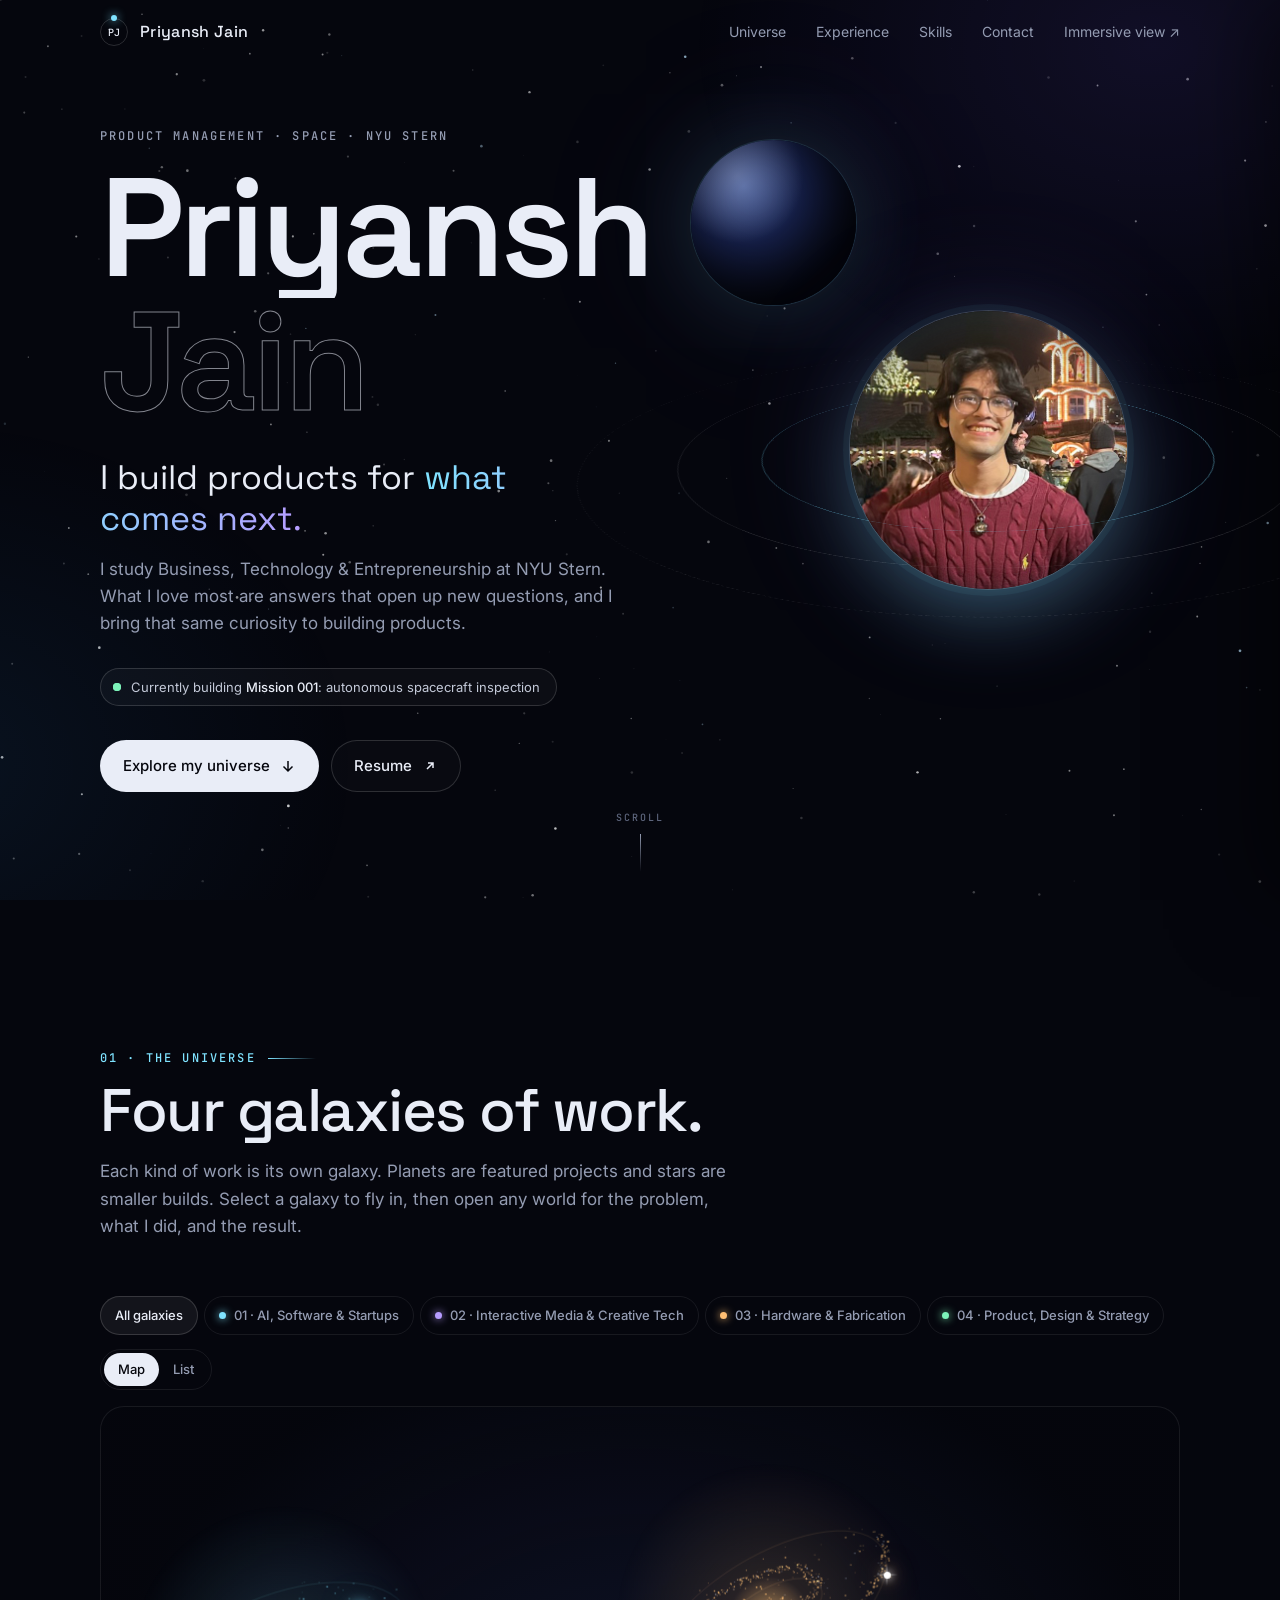
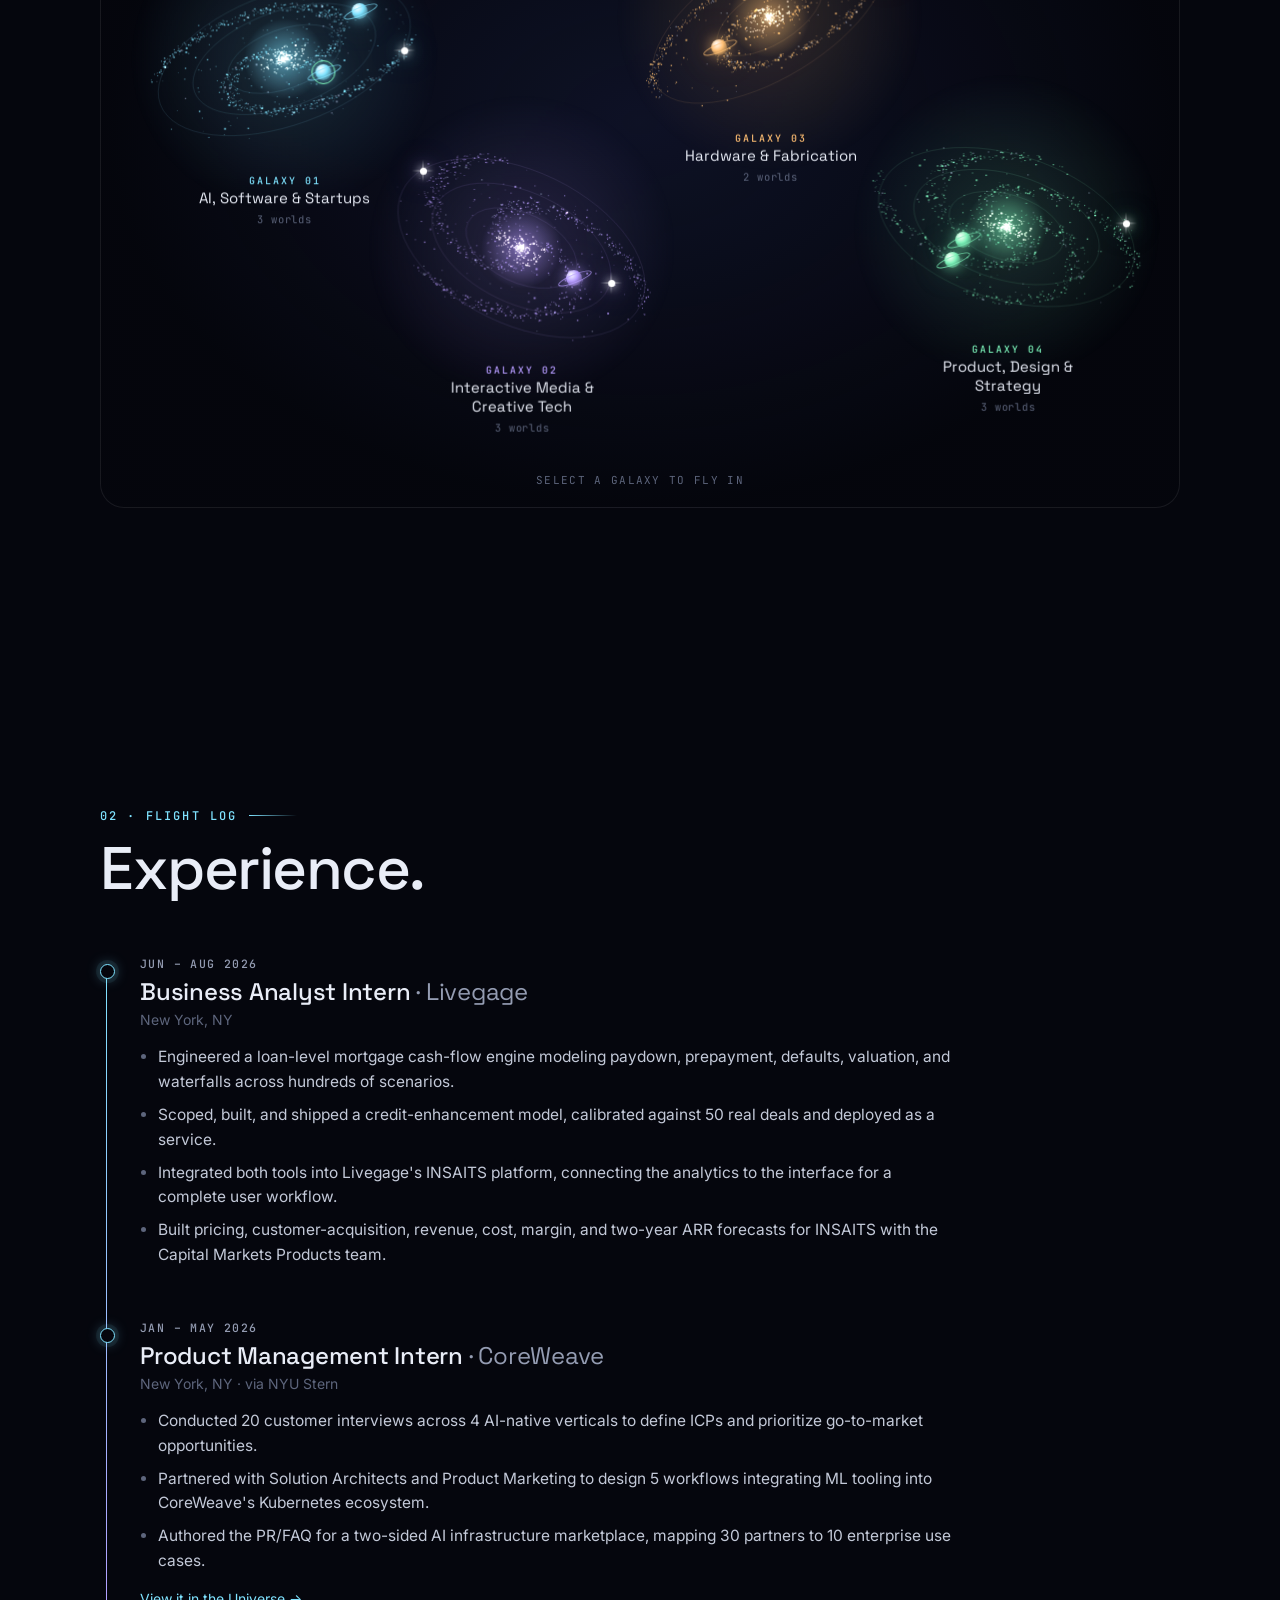
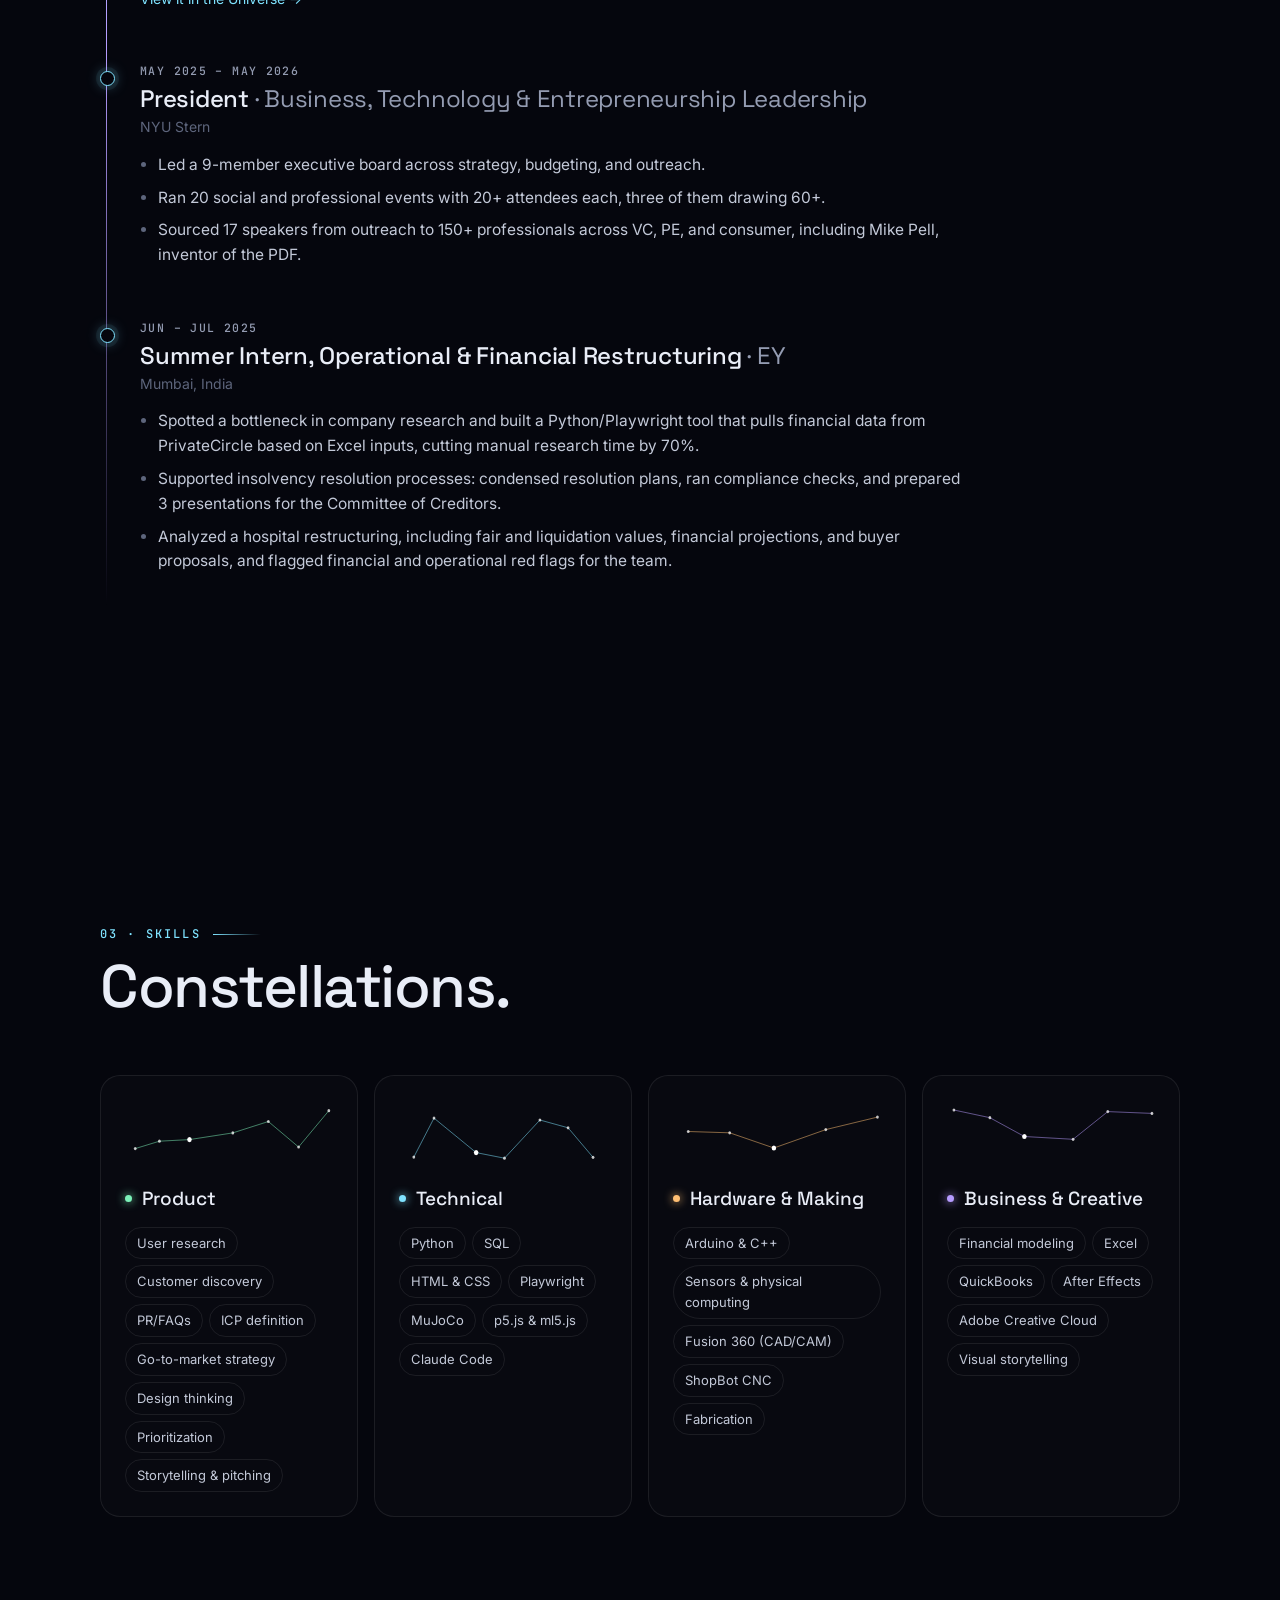
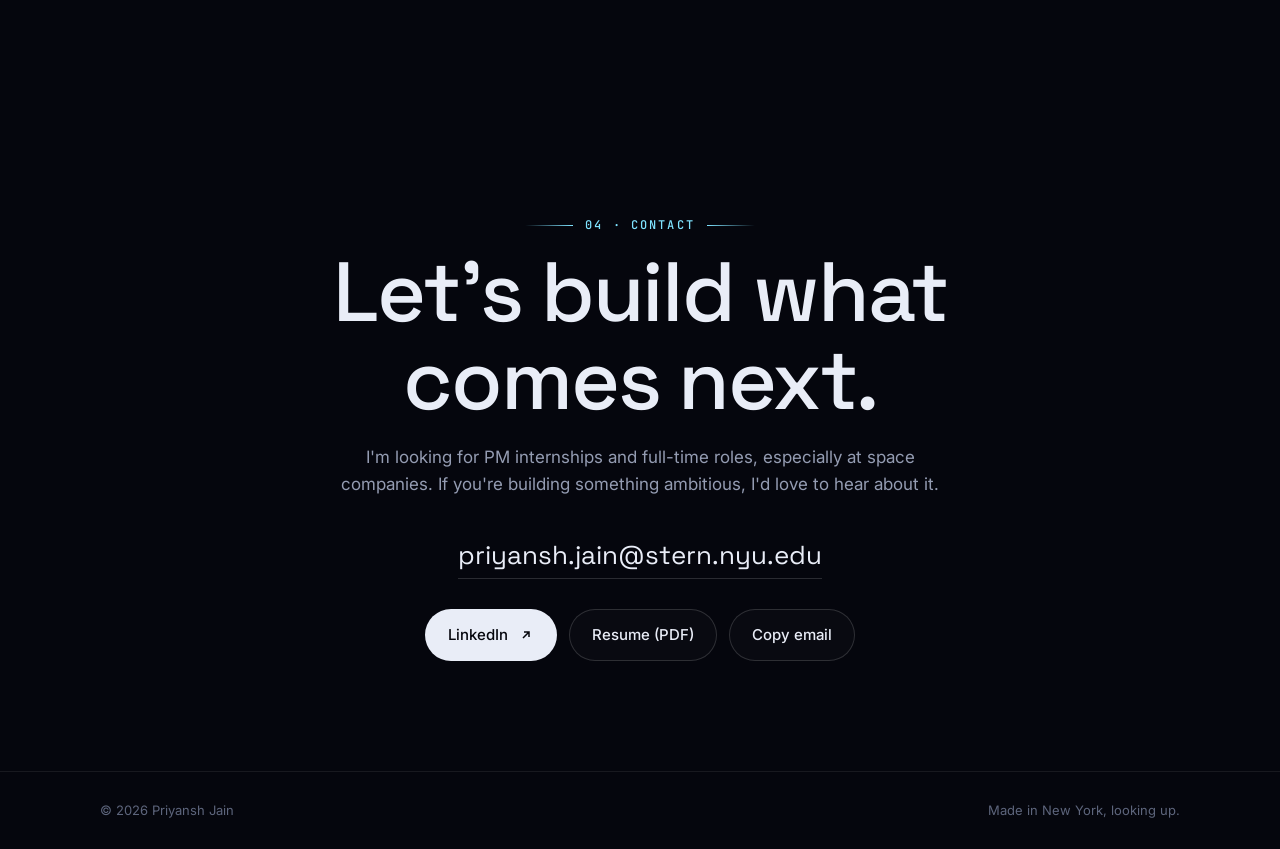
==== classic.html @ 9d584b7b "Immersive universe: intro warp, home station, pannable realistic sky, anatomy figures Adds the explo" ====
<!doctype html>
<html lang="en">
<head>
<meta charset="utf-8">
<meta name="viewport" content="width=device-width, initial-scale=1, viewport-fit=cover">
<title>Priyansh Jain · Classic view</title>
<meta name="description" content="Priyansh Jain builds products for what comes next. NYU Stern student working across product management, hands-on hardware, and the space industry.">
<meta property="og:title" content="Priyansh Jain · Product & Space">
<meta property="og:description" content="I build products for what comes next.">
<meta property="og:type" content="website">
<meta name="theme-color" content="#05060d">
<link rel="icon" href="data:image/svg+xml,%3Csvg xmlns='http://www.w3.org/2000/svg' viewBox='0 0 64 64'%3E%3Ccircle cx='32' cy='32' r='14' fill='%237fe3ff'/%3E%3Cellipse cx='32' cy='32' rx='28' ry='9' fill='none' stroke='%23b69cff' stroke-width='3' transform='rotate(-20 32 32)'/%3E%3C/svg%3E">
<link rel="preconnect" href="https://fonts.googleapis.com">
<link rel="preconnect" href="https://fonts.gstatic.com" crossorigin>
<link href="https://fonts.googleapis.com/css2?family=Inter:wght@300;400;500;600&family=JetBrains+Mono:wght@400;500&family=Space+Grotesk:wght@400;500;600&display=swap" rel="stylesheet">
<style>
:root{
  --bg:#05060d; --ink:#e9edf7; --ink-2:#c3c9d8; --muted:#949cb2; --dim:#5d657c;
  --line:rgba(255,255,255,.08); --line-2:rgba(255,255,255,.15);
  --cyan:#7fe3ff; --violet:#b69cff; --amber:#ffbf73; --mint:#7cf2b9;
  --display:'Space Grotesk',system-ui,sans-serif; --body:'Inter',system-ui,sans-serif; --mono:'JetBrains Mono',ui-monospace,monospace;
  --ease:cubic-bezier(.22,.61,.36,1);
  --gutter:clamp(16px,4vw,40px); --maxw:1160px;
  color-scheme:dark;
}
*{box-sizing:border-box;margin:0;padding:0}
html{scroll-behavior:smooth;-webkit-text-size-adjust:100%}
body{background:var(--bg);color:var(--ink);font-family:var(--body);font-size:16px;line-height:1.6;overflow-x:hidden;-webkit-font-smoothing:antialiased}
img{display:block;max-width:100%}
a{color:inherit}
button{font:inherit;color:inherit}
::selection{background:rgba(127,227,255,.3)}
:focus-visible{outline:2px solid var(--cyan);outline-offset:3px;border-radius:8px}
.sr{position:absolute;width:1px;height:1px;overflow:hidden;clip:rect(0 0 0 0);white-space:nowrap}

#sky{position:fixed;inset:0;width:100%;height:100%;z-index:0;pointer-events:none}
.nebula{position:fixed;inset:0;z-index:0;pointer-events:none;
  background:radial-gradient(60vw 45vw at 90% 5%,rgba(120,90,255,.11),transparent 60%),
             radial-gradient(55vw 45vw at -5% 85%,rgba(60,170,255,.08),transparent 60%)}
header,main,footer{position:relative;z-index:1}
.wrap{max-width:var(--maxw);margin:0 auto;padding:0 var(--gutter)}

/* ---------- nav ---------- */
.nav{position:fixed;top:0;left:0;right:0;z-index:60;border-bottom:1px solid transparent;transition:background .4s,border-color .4s}
.nav.scrolled{background:rgba(5,6,13,.72);-webkit-backdrop-filter:blur(14px);backdrop-filter:blur(14px);border-color:var(--line)}
.nav .wrap{display:flex;align-items:center;justify-content:space-between;height:64px}
.logo{display:flex;align-items:center;gap:12px;text-decoration:none;font-family:var(--display);font-weight:500;letter-spacing:.02em}
.logo-mark{position:relative;width:28px;height:28px;border-radius:50%;border:1px solid var(--line-2);display:grid;place-items:center;font:500 10px var(--mono);letter-spacing:.05em}
.logo-mark i{position:absolute;inset:-1px;border-radius:50%;animation:spin 7s linear infinite}
.logo-mark i::before{content:"";position:absolute;top:-3px;left:50%;margin-left:-3px;width:6px;height:6px;border-radius:50%;background:var(--cyan);box-shadow:0 0 10px var(--cyan)}
.nav-links{display:flex;gap:30px;list-style:none}
.nav-links a{text-decoration:none;font-size:14px;color:var(--muted);position:relative;transition:color .3s}
.nav-links a::after{content:"";position:absolute;left:0;bottom:-6px;height:1px;width:100%;background:var(--cyan);transform:scaleX(0);transform-origin:left;transition:transform .4s var(--ease)}
.nav-links a:hover{color:var(--ink)} .nav-links a:hover::after{transform:scaleX(1)}
.menu-btn{display:none;background:none;border:1px solid var(--line-2);border-radius:999px;width:42px;height:42px;cursor:pointer;position:relative}
.menu-btn span{position:absolute;left:13px;right:13px;height:1px;background:var(--ink);transition:transform .35s var(--ease),top .35s var(--ease)}
.menu-btn span:nth-child(1){top:17px} .menu-btn span:nth-child(2){top:24px}
.nav.open .menu-btn span:nth-child(1){top:20px;transform:rotate(45deg)} .nav.open .menu-btn span:nth-child(2){top:20px;transform:rotate(-45deg)}

/* ---------- hero ---------- */
.hero{min-height:100vh;min-height:100svh;display:flex;align-items:center;padding:110px 0 90px;position:relative;overflow:hidden}
.hero .wrap{position:relative;width:100%}
.eyebrow{font:500 12px var(--mono);letter-spacing:.18em;text-transform:uppercase;color:var(--muted)}
.hero h1{font-family:var(--display);font-weight:600;font-size:clamp(56px,11vw,140px);line-height:.92;letter-spacing:-.035em;margin:20px 0 26px}
.hero h1 .ln{display:block;overflow:hidden;padding-bottom:.04em}
.hero h1 .ln span{display:inline-block;transform:translateY(110%);animation:rise 1.2s var(--ease) forwards}
.hero h1 .ln:nth-child(2) span{animation-delay:.12s;color:transparent;-webkit-text-stroke:1px rgba(233,237,247,.55)}
.tagline{font-family:var(--display);font-size:clamp(22px,3vw,34px);line-height:1.2;font-weight:400;max-width:20ch}
.tagline em{font-style:normal;background:linear-gradient(90deg,var(--cyan),var(--violet));-webkit-background-clip:text;background-clip:text;color:transparent}
.hero-sub{color:var(--muted);max-width:50ch;margin-top:16px;font-size:17px}
.status{display:inline-flex;align-items:center;gap:10px;margin-top:30px;padding:8px 16px 8px 12px;border:1px solid var(--line-2);border-radius:999px;background:rgba(255,255,255,.03);font-size:13px;color:var(--ink-2);text-decoration:none;transition:border-color .3s,background .3s}
.status:hover{border-color:rgba(127,227,255,.5);background:rgba(127,227,255,.06)}
.status b{font-weight:500;color:var(--ink)}
.pulse{position:relative;width:8px;height:8px;border-radius:50%;background:var(--mint);flex:none}
.pulse::after{content:"";position:absolute;inset:0;border-radius:50%;background:var(--mint);animation:ping 2s var(--ease) infinite}
.cta-row{display:flex;flex-wrap:wrap;gap:12px;margin-top:34px}
.btn{display:inline-flex;align-items:center;gap:10px;padding:13px 22px;border-radius:999px;font-size:15px;font-weight:500;text-decoration:none;cursor:pointer;border:1px solid transparent;transition:transform .35s var(--ease),background .3s,border-color .3s,box-shadow .3s}
.btn:hover{transform:translateY(-2px)}
.btn-primary{background:var(--ink);color:#05060d}
.btn-primary:hover{box-shadow:0 10px 40px -10px rgba(127,227,255,.6)}
.btn-ghost{border-color:var(--line-2);background:rgba(255,255,255,.02)}
.btn-ghost:hover{border-color:rgba(255,255,255,.35)}
.btn svg{width:16px;height:16px}
.fade-in{opacity:0;transform:translateY(16px);animation:fadeUp 1s var(--ease) forwards}

.hero-art{position:absolute;right:-3vw;top:50%;width:min(54vw,660px);aspect-ratio:1;transform:translateY(-50%);pointer-events:none;perspective:1400px;opacity:0;animation:fade 2.4s .5s var(--ease) forwards}
.ha-planet{position:absolute;top:3%;left:5%;width:25%;aspect-ratio:1;border-radius:50%;
  background:radial-gradient(circle at 32% 28%,#3e5596 0%,#16204a 36%,#080b1a 72%);
  box-shadow:inset -20px -26px 60px rgba(0,0,0,.75),0 0 0 1px rgba(127,227,255,.12),0 0 90px rgba(127,227,255,.16),0 0 200px rgba(150,120,255,.12)}
.ha-planet::after{content:"";position:absolute;inset:0;border-radius:50%;background:radial-gradient(circle at 28% 22%,rgba(255,255,255,.22),transparent 38%)}
.ha-back,.ha-front{position:absolute;inset:0;perspective:1400px}
/* front copy of the rings shows only the near (lower) half, so orbits pass behind the head at the top and in front at the bottom */
.ha-front{clip-path:polygon(0 66.2%,100% 33.8%,100% 100%,0 100%)}
.ha-rings{position:absolute;inset:0;transform:rotateX(72deg) rotateZ(-18deg);transform-style:preserve-3d}
.ha-face{position:absolute;inset:29%;border-radius:50%;overflow:hidden;
  box-shadow:0 0 0 1px rgba(255,255,255,.16),0 0 0 7px rgba(127,227,255,.05),0 30px 90px -20px rgba(127,227,255,.45),0 0 140px rgba(150,120,255,.16)}
.ha-face img{width:100%;height:100%;object-fit:cover}
.ha-face::after{content:"";position:absolute;inset:0;border-radius:50%;box-shadow:inset 0 0 40px rgba(5,6,13,.55),inset 8px 10px 30px rgba(127,227,255,.10)}
.ring{position:absolute;border-radius:50%;border:1px solid rgba(255,255,255,.09);animation:spin linear infinite}
.ring i{position:absolute;top:-4px;left:50%;width:8px;height:8px;margin-left:-4px;border-radius:50%;background:var(--cyan);box-shadow:0 0 14px var(--cyan)}
.r1{inset:16%;animation-duration:38s;border-color:rgba(127,227,255,.25)}
.r2{inset:4%;animation-duration:70s;animation-direction:reverse}
.r2 i{background:var(--violet);box-shadow:0 0 14px var(--violet)}
.r3{inset:-10%;animation-duration:120s;border-style:dashed;border-color:rgba(255,255,255,.06)}
.r3 i{width:5px;height:5px;margin-left:-2.5px;top:-3px;background:#fff;box-shadow:0 0 10px #fff}
.scroll-cue{position:absolute;left:50%;bottom:28px;transform:translateX(-50%);display:flex;flex-direction:column;align-items:center;gap:10px;font:500 10px var(--mono);letter-spacing:.2em;text-transform:uppercase;color:var(--dim);text-decoration:none}
.scroll-cue i{width:1px;height:38px;background:linear-gradient(var(--muted),transparent);transform-origin:top;animation:drip 2.4s var(--ease) infinite}

/* ---------- sections ---------- */
section{padding:clamp(84px,12vw,150px) 0;scroll-margin-top:40px}
.sec-head{margin-bottom:clamp(36px,5vw,56px)}
.sec-num{font:500 12px var(--mono);letter-spacing:.18em;text-transform:uppercase;color:var(--cyan);display:flex;align-items:center;gap:12px}
.sec-num::after{content:"";height:1px;width:48px;background:linear-gradient(90deg,var(--cyan),transparent)}
.sec-title{font-family:var(--display);font-weight:500;font-size:clamp(34px,5.4vw,60px);line-height:1.04;letter-spacing:-.025em;margin-top:14px}
.sec-kicker{color:var(--muted);max-width:58ch;margin-top:16px;font-size:17px}
.reveal{opacity:0;transform:translateY(26px);transition:opacity 1.1s var(--ease),transform 1.1s var(--ease);transition-delay:var(--d,0s)}
.reveal.in{opacity:1;transform:none}

/* ---------- universe ---------- */
.toolbar{display:flex;justify-content:space-between;align-items:center;gap:14px;margin-bottom:16px;flex-wrap:wrap}
.tabs{display:flex;gap:6px;overflow-x:auto;scrollbar-width:none;max-width:100%;padding:3px;margin:-3px}
.tabs::-webkit-scrollbar{display:none}
.tab{display:inline-flex;align-items:center;gap:8px;white-space:nowrap;padding:8px 14px;border-radius:999px;border:1px solid var(--line);background:transparent;color:var(--muted);font-size:13px;font-weight:500;cursor:pointer;transition:color .3s,border-color .3s,background .3s}
.tab:hover{color:var(--ink)}
.tab i{width:7px;height:7px;border-radius:50%;background:var(--c,#fff);box-shadow:0 0 8px var(--c,#fff)}
.tab[aria-pressed="true"]{color:var(--ink);border-color:var(--line-2);background:rgba(255,255,255,.06)}
.viewtoggle{display:flex;padding:3px;border:1px solid var(--line);border-radius:999px;flex:none}
.viewtoggle button{border:0;background:transparent;color:var(--muted);font-size:13px;font-weight:500;padding:6px 14px;border-radius:999px;cursor:pointer;transition:background .3s,color .3s}
.viewtoggle button[aria-pressed="true"]{background:var(--ink);color:#05060d}

.stage{position:relative;height:min(78vh,760px);min-height:580px;border:1px solid var(--line);border-radius:24px;overflow:hidden;
  background:radial-gradient(ellipse at 50% 45%,rgba(22,28,58,.55),rgba(5,6,13,.25) 70%);touch-action:pan-y;-webkit-user-select:none;user-select:none}
.stage canvas{position:absolute;inset:0;width:100%;height:100%}
.stage.hovering canvas{cursor:pointer}
.g-label{position:absolute;left:0;top:0;width:200px;margin-left:-100px;display:flex;flex-direction:column;align-items:center;gap:2px;text-align:center;background:none;border:0;cursor:pointer;padding:6px;border-radius:12px;will-change:transform,opacity}
.gl-num{font:500 10px var(--mono);letter-spacing:.2em;text-transform:uppercase;color:var(--c)}
.gl-name{font-family:var(--display);font-size:15px;line-height:1.25;color:var(--ink)}
.gl-count{font:400 10.5px var(--mono);color:var(--dim);letter-spacing:.08em;margin-top:2px}
.g-label:hover .gl-name{color:#fff;text-shadow:0 0 18px var(--c)}

.planet{position:absolute;left:0;top:0;width:44px;height:44px;margin:-22px 0 0 -22px;border:0;background:none;cursor:pointer;display:grid;place-items:center;will-change:transform;z-index:2}
.orb{position:relative;display:block;width:16px;height:16px;border-radius:50%;
  background:radial-gradient(circle at 34% 30%,#fff 0%,var(--c) 42%,color-mix(in srgb,var(--c) 30%,#05060d) 100%);
  box-shadow:0 0 14px color-mix(in srgb,var(--c) 80%,transparent),0 0 34px color-mix(in srgb,var(--c) 35%,transparent);
  transition:transform .45s var(--ease)}
.planet.planet-lg .orb::after{content:"";position:absolute;left:-55%;top:28%;width:210%;height:44%;border-radius:50%;border:1px solid color-mix(in srgb,var(--c) 75%,transparent);transform:rotate(-22deg)}
.planet.star .orb{width:7px;height:7px;background:#fff;box-shadow:0 0 8px #fff,0 0 18px var(--c),0 0 30px color-mix(in srgb,var(--c) 50%,transparent)}
.planet.star .orb::before,.planet.star .orb::after{content:"";position:absolute;left:50%;top:50%;background:linear-gradient(90deg,transparent,rgba(255,255,255,.8),transparent);width:22px;height:1px;transform:translate(-50%,-50%)}
.planet.star .orb::after{transform:translate(-50%,-50%) rotate(90deg)}
.planet.live .orb::before{content:"";position:absolute;inset:-4px;border-radius:50%;border:1px solid var(--mint);animation:ping 2.2s var(--ease) infinite}
.planet:hover .orb,.planet.hl .orb{transform:scale(1.45)}
.p-label{position:absolute;top:calc(50% + 15px);left:50%;transform:translate(-50%,4px);display:flex;flex-direction:column;align-items:center;white-space:nowrap;pointer-events:none;opacity:0;transition:opacity .4s,transform .4s var(--ease);text-shadow:0 1px 10px #000,0 0 4px #000}
.p-label b{font:500 13px var(--display);color:var(--ink)}
.p-label small{font:400 10px var(--mono);letter-spacing:.08em;text-transform:uppercase;color:var(--c)}
.planet.show .p-label,.planet:hover .p-label,.planet.hl .p-label{opacity:1;transform:translate(-50%,0)}

.hud{position:absolute;left:0;right:0;pointer-events:none;display:flex;align-items:center;gap:10px;padding:16px;z-index:5}
.hud-top{top:0;justify-content:space-between}
.hud-bottom{bottom:0;flex-direction:column;gap:12px;padding-bottom:18px}
.hud > *, .hud-bottom > *{pointer-events:auto}
.hud-title{font-family:var(--display);font-size:15px;opacity:0;transform:translateY(-6px);transition:opacity .5s,transform .5s var(--ease);text-align:right;pointer-events:none}
.hud-title span{display:block;font:500 10px var(--mono);letter-spacing:.2em;text-transform:uppercase}
.icon-btn{display:inline-flex;align-items:center;gap:8px;white-space:nowrap;border:1px solid var(--line-2);background:rgba(5,6,13,.6);-webkit-backdrop-filter:blur(8px);backdrop-filter:blur(8px);border-radius:999px;padding:8px 14px;font-size:13px;cursor:pointer;transition:border-color .3s,background .3s,opacity .5s,transform .5s var(--ease)}
.icon-btn:hover{border-color:rgba(255,255,255,.4)}
.hud-back{opacity:0;transform:translateY(-6px);pointer-events:none}
.stage.zoomed .hud-back,.stage.zoomed .hud-title{opacity:1;transform:none;pointer-events:auto}
.hint{font:400 11px var(--mono);letter-spacing:.12em;text-transform:uppercase;color:var(--dim);text-align:center;transition:opacity .5s}
.stage.zoomed .hint{opacity:0}
.hud-nav{display:flex;align-items:center;gap:8px;max-width:100%;opacity:0;transform:translateY(8px);transition:opacity .5s,transform .5s var(--ease);pointer-events:none}
.stage.zoomed .hud-nav{opacity:1;transform:none;pointer-events:auto}
.hud-chips{display:flex;gap:6px;overflow-x:auto;scrollbar-width:none;padding:2px}
.hud-chips::-webkit-scrollbar{display:none}
.hchip{display:inline-flex;align-items:center;gap:8px;white-space:nowrap;padding:8px 14px;border-radius:999px;border:1px solid var(--line-2);background:rgba(5,6,13,.65);-webkit-backdrop-filter:blur(8px);backdrop-filter:blur(8px);font-size:13px;cursor:pointer;transition:border-color .3s}
.hchip i{width:6px;height:6px;border-radius:50%;background:var(--c);box-shadow:0 0 8px var(--c)}
.hchip:hover{border-color:var(--c)}
.round{width:36px;height:36px;padding:0;justify-content:center;flex:none}
.hud-bottom .hint{position:absolute;bottom:20px;left:16px;right:16px}

.list{display:none}
.universe.is-list .stage{display:none}
.universe.is-list .list{display:block}
.lgroup{margin-bottom:56px}
.lgroup[hidden]{display:none}
.lgroup-head{display:flex;align-items:baseline;gap:14px;margin-bottom:18px;padding-bottom:14px;border-bottom:1px solid var(--line)}
.lgroup-head span{font:500 11px var(--mono);letter-spacing:.18em;color:var(--c);text-transform:uppercase}
.lgroup-head h3{font:500 22px var(--display);letter-spacing:-.01em}
.cards{display:grid;grid-template-columns:repeat(auto-fill,minmax(min(100%,320px),1fr));gap:16px}
.card{position:relative;border:1px solid var(--line);border-radius:20px;padding:24px;background:linear-gradient(180deg,rgba(255,255,255,.03),rgba(255,255,255,.01));overflow:hidden;transition:border-color .4s,transform .4s var(--ease)}
.card::before{content:"";position:absolute;top:-60px;right:-60px;width:160px;height:160px;border-radius:50%;background:radial-gradient(circle,color-mix(in srgb,var(--c) 22%,transparent),transparent 70%);opacity:.6;transition:opacity .4s}
.card:hover{border-color:color-mix(in srgb,var(--c) 40%,transparent);transform:translateY(-3px)}
.card:hover::before{opacity:1}
.card-kind{font:500 10.5px var(--mono);letter-spacing:.14em;text-transform:uppercase;color:var(--c)}
.card h4{font:500 22px var(--display);margin-top:8px;letter-spacing:-.01em}
.card .sub{color:var(--muted);font-size:14px}
.card .pdr{margin-top:18px}

.pdr{display:grid;gap:16px}
.pdr-row .k{display:block;font:500 10.5px var(--mono);letter-spacing:.16em;text-transform:uppercase;color:var(--dim);margin-bottom:4px}
.pdr-row p{color:var(--ink-2);font-size:15px}
.pdr-row.res{padding-left:14px;border-left:2px solid var(--c)}
.pdr-row.res p{color:var(--ink)}
.tools{display:flex;flex-wrap:wrap;gap:6px;margin-top:20px}
.tools span{font:400 12px var(--mono);color:var(--muted);border:1px solid var(--line);border-radius:999px;padding:4px 10px}
.award{display:inline-flex;align-items:center;gap:6px;font:500 11px var(--mono);letter-spacing:.1em;text-transform:uppercase;color:#05060d;background:var(--amber);border-radius:999px;padding:3px 10px;margin-left:8px;vertical-align:middle}
.ph{display:inline;color:var(--amber);background:rgba(255,191,115,.08);border:1px dashed rgba(255,191,115,.55);border-radius:6px;padding:1px 6px;font:500 12.5px var(--mono)}
.media{display:block;width:100%;margin-top:20px;border-radius:14px;border:1px solid var(--line);background:#000}

/* ---------- panel ---------- */
.scrim{position:fixed;inset:0;z-index:80;background:rgba(2,3,8,.55);-webkit-backdrop-filter:blur(3px);backdrop-filter:blur(3px);opacity:0;pointer-events:none;transition:opacity .5s}
.scrim.open{opacity:1;pointer-events:auto}
.panel{position:fixed;top:0;right:0;z-index:90;height:100%;width:min(500px,100%);overflow-y:auto;overscroll-behavior:contain;
  background:linear-gradient(180deg,rgba(15,19,38,.97),rgba(7,9,20,.985));border-left:1px solid var(--line-2);
  padding:24px clamp(20px,3vw,32px) 40px;transform:translateX(102%);transition:transform .65s var(--ease);box-shadow:-30px 0 80px rgba(0,0,0,.5)}
.panel.open{transform:none}
.panel-top{display:flex;justify-content:space-between;align-items:center;gap:12px;margin-bottom:26px}
.gchip{display:inline-flex;align-items:center;gap:8px;font:500 10.5px var(--mono);letter-spacing:.16em;text-transform:uppercase;color:var(--c)}
.gchip i{width:7px;height:7px;border-radius:50%;background:var(--c);box-shadow:0 0 10px var(--c)}
.p-kind{font:400 12px var(--mono);color:var(--muted);letter-spacing:.06em}
.p-title{font:500 clamp(30px,4vw,38px)/1.05 var(--display);letter-spacing:-.02em;margin-top:10px}
.p-sub{color:var(--muted);margin-top:6px}
.panel .pdr{margin-top:26px;gap:22px}
.panel .pdr-row p{font-size:16px}
.p-nav{display:flex;justify-content:space-between;align-items:center;margin-top:36px;padding-top:20px;border-top:1px solid var(--line)}
.p-nav span{font:400 12px var(--mono);color:var(--dim)}
#pbody{animation:fadeUp .6s var(--ease)}

/* ---------- timeline ---------- */
.timeline{position:relative;max-width:860px;padding-left:40px}
.timeline::before{content:"";position:absolute;left:6px;top:10px;bottom:20px;width:1px;background:linear-gradient(var(--cyan),var(--violet) 55%,transparent)}
.wp{position:relative;padding-bottom:52px}
.wp::before{content:"";position:absolute;left:-40px;top:8px;width:13px;height:13px;border-radius:50%;background:var(--bg);border:1px solid var(--cyan);box-shadow:0 0 0 4px rgba(127,227,255,.07),0 0 14px rgba(127,227,255,.4)}
.wp.minor::before{border-color:var(--dim);box-shadow:none;width:9px;height:9px;left:-38px;top:10px}
.wp-date{font:500 11.5px var(--mono);letter-spacing:.12em;text-transform:uppercase;color:var(--muted)}
.wp h3{font:500 clamp(20px,2.4vw,24px)/1.25 var(--display);letter-spacing:-.01em;margin-top:6px}
.wp h3 .org{color:var(--muted);font-weight:400}
.wp-loc{font-size:14px;color:var(--dim);margin-top:2px}
.wp ul{margin-top:14px;padding-left:18px;color:var(--ink-2);display:grid;gap:8px;font-size:15.5px}
.wp li::marker{color:var(--dim)}
.wp p.one{margin-top:10px;color:var(--ink-2);font-size:15.5px}
.linkish{display:inline-flex;align-items:center;gap:6px;margin-top:14px;background:none;border:0;padding:0;color:var(--cyan);font-size:14px;cursor:pointer;text-decoration:none}
.linkish:hover{text-decoration:underline;text-underline-offset:4px}

/* ---------- skills ---------- */
.skills{display:grid;grid-template-columns:repeat(auto-fit,minmax(min(100%,250px),1fr));gap:16px}
.skill{border:1px solid var(--line);border-radius:20px;padding:24px;background:rgba(255,255,255,.015);transition:border-color .4s}
.skill:hover{border-color:var(--line-2)}
.skill svg{width:100%;height:70px;display:block;margin-bottom:16px;overflow:visible}
.skill svg line{stroke:color-mix(in srgb,var(--c) 55%,transparent);stroke-width:1;stroke-dasharray:200;stroke-dashoffset:200;transition:stroke-dashoffset 2.2s var(--ease)}
.skill.in svg line{stroke-dashoffset:0}
.skill svg circle{fill:#fff}
.skill h3{font:500 19px var(--display);display:flex;align-items:center;gap:10px}
.skill h3 i{width:7px;height:7px;border-radius:50%;background:var(--c);box-shadow:0 0 10px var(--c)}
.skill ul{list-style:none;display:flex;flex-wrap:wrap;gap:6px;margin-top:16px}
.skill li{font-size:13px;color:var(--ink-2);border:1px solid var(--line);border-radius:999px;padding:5px 11px}

/* ---------- contact ---------- */
.contact{text-align:center;padding-bottom:110px}
.contact .sec-num{justify-content:center}
.contact .sec-num::before{content:"";height:1px;width:48px;background:linear-gradient(270deg,var(--cyan),transparent)}
.contact .sec-title{font-size:clamp(40px,7vw,84px);max-width:14ch;margin:16px auto 0}
.contact .sec-kicker{margin:20px auto 0}
.email{display:inline-flex;align-items:center;gap:12px;margin-top:40px;font:400 clamp(17px,2.6vw,26px) var(--display);text-decoration:none;border-bottom:1px solid var(--line-2);padding-bottom:6px;transition:border-color .3s,color .3s;word-break:break-all}
.email:hover{border-color:var(--cyan);color:#fff}
.contact .cta-row{justify-content:center;margin-top:30px}
.toast{position:fixed;left:50%;bottom:28px;z-index:100;transform:translate(-50%,20px);opacity:0;padding:10px 18px;border-radius:999px;background:var(--ink);color:#05060d;font-size:14px;font-weight:500;transition:opacity .4s,transform .4s var(--ease);pointer-events:none}
.toast.show{opacity:1;transform:translate(-50%,0)}
footer{border-top:1px solid var(--line);padding:28px 0;font-size:13px;color:var(--dim)}
footer .wrap{display:flex;justify-content:space-between;gap:12px;flex-wrap:wrap}

/* ---------- keyframes ---------- */
@keyframes spin{to{transform:rotate(360deg)}}
@keyframes rise{to{transform:none}}
@keyframes fade{to{opacity:1}}
@keyframes fadeUp{from{opacity:0;transform:translateY(16px)}to{opacity:1;transform:none}}
@keyframes ping{0%{transform:scale(1);opacity:.8}80%,100%{transform:scale(2.6);opacity:0}}
@keyframes drip{0%{transform:scaleY(0)}50%{transform:scaleY(1);opacity:1}100%{transform:scaleY(1);opacity:0}}

/* ---------- responsive ---------- */
@media (max-width:860px){
}
@media (max-width:760px){
  .menu-btn{display:block}
  .nav-links{position:absolute;top:64px;left:0;right:0;flex-direction:column;gap:0;padding:8px var(--gutter) 20px;background:rgba(5,6,13,.95);-webkit-backdrop-filter:blur(14px);backdrop-filter:blur(14px);border-bottom:1px solid var(--line);opacity:0;transform:translateY(-8px);pointer-events:none;transition:opacity .35s,transform .35s var(--ease)}
  .nav.open .nav-links{opacity:1;transform:none;pointer-events:auto}
  .nav.open{background:rgba(5,6,13,.95)}
  .nav-links a{display:block;padding:14px 0;font-size:17px;color:var(--ink);border-bottom:1px solid var(--line)}
  .nav-links a::after{display:none}
  .hero{flex-direction:column;align-items:stretch;justify-content:flex-end;padding:76px 0 110px}
  .hero-art{position:relative;right:auto;top:auto;transform:none;flex:none;width:min(76vw,320px);margin:0 0 -6px calc(var(--gutter) - min(76vw,320px) * .29)}
  .hero h1{margin-top:14px}
  .ha-planet{left:auto;right:3%;top:1%;width:27%}
  .hint{display:none}
  .hud-title{font-size:13px;max-width:52%}
  .hud{padding:12px}
  .eyebrow{letter-spacing:.12em;font-size:11px}
  .stage{height:660px;min-height:0;border-radius:20px}
  .toolbar{flex-direction:column;align-items:stretch}
  .viewtoggle{align-self:flex-start}
  .timeline{padding-left:30px}
  .wp::before{left:-30px} .wp.minor::before{left:-28px}
  .panel{top:auto;bottom:0;height:auto;max-height:88vh;max-height:88svh;width:100%;border-left:0;border-top:1px solid var(--line-2);border-radius:22px 22px 0 0;transform:translateY(102%)}
  .panel::before{content:"";display:block;width:40px;height:4px;border-radius:4px;background:var(--line-2);margin:-10px auto 16px}
}
@media (prefers-reduced-motion:reduce){
  *,*::before,*::after{animation-duration:.001ms!important;animation-iteration-count:1!important;transition-duration:.001ms!important;scroll-behavior:auto!important}
  .hero h1 .ln span,.fade-in{transform:none;opacity:1}
  .reveal{opacity:1;transform:none}
}
</style>
</head>
<body>
<canvas id="sky" aria-hidden="true"></canvas>
<div class="nebula" aria-hidden="true"></div>

<header class="nav" id="nav">
  <div class="wrap">
    <a href="#top" class="logo" aria-label="Priyansh Jain, back to top"><span class="logo-mark">PJ<i></i></span><span>Priyansh Jain</span></a>
    <button class="menu-btn" id="menuBtn" aria-label="Open menu" aria-expanded="false" aria-controls="navLinks"><span></span><span></span></button>
    <ul class="nav-links" id="navLinks">
      <li><a href="#universe">Universe</a></li>
      <li><a href="#experience">Experience</a></li>
      <li><a href="#skills">Skills</a></li>
      <li><a href="#contact">Contact</a></li>
      <li><a href="index.html">Immersive view ↗</a></li>
    </ul>
  </div>
</header>

<main id="top">
  <!-- HERO -->
  <section class="hero" aria-label="Introduction">
    <div class="hero-art">
      <div class="ha-planet" aria-hidden="true"></div>
      <div class="ha-back" aria-hidden="true"><div class="ha-rings"><div class="ring r1"><i></i></div><div class="ring r2"><i></i></div><div class="ring r3"><i></i></div></div></div>
      <div class="ha-face"><img src="assets/priyansh.jpg" alt="Portrait of Priyansh Jain" width="560" height="560"></div>
      <div class="ha-front" aria-hidden="true"><div class="ha-rings"><div class="ring r1"><i></i></div><div class="ring r2"><i></i></div><div class="ring r3"><i></i></div></div></div>
    </div>
    <div class="wrap">
      <p class="eyebrow fade-in" style="animation-delay:.05s">Product Management · Space · NYU Stern</p>
      <h1><span class="ln"><span>Priyansh</span></span><span class="ln"><span>Jain</span></span></h1>
      <p class="tagline fade-in" style="animation-delay:.45s">I build products for <em>what comes next.</em></p>
      <p class="hero-sub fade-in" style="animation-delay:.6s">I study Business, Technology &amp; Entrepreneurship at NYU Stern. What I love most are answers that open up new questions, and I bring that same curiosity to building products.</p>
      <a class="status fade-in" style="animation-delay:.75s" href="#universe" data-open="ai:0"><span class="pulse"></span><span>Currently building <b>Mission 001</b>: autonomous spacecraft inspection</span></a>
      <div class="cta-row fade-in" style="animation-delay:.9s">
        <a class="btn btn-primary" href="#universe">Explore my universe
          <svg viewBox="0 0 16 16" fill="none" stroke="currentColor" stroke-width="1.5"><path d="M8 3v10M3.5 8.5 8 13l4.5-4.5"/></svg></a>
        <a class="btn btn-ghost" href="assets/Priyansh_Jain_Resume.pdf" target="_blank" rel="noopener">Resume
          <svg viewBox="0 0 16 16" fill="none" stroke="currentColor" stroke-width="1.5"><path d="M5 11 11 5M6 5h5v5"/></svg></a>
      </div>
    </div>
    <a class="scroll-cue" href="#universe" aria-label="Scroll to projects">Scroll<i></i></a>
  </section>

  <!-- UNIVERSE -->
  <section id="universe" class="universe">
    <div class="wrap">
      <div class="sec-head reveal">
        <p class="sec-num">01 · The Universe</p>
        <h2 class="sec-title">Four galaxies of work.</h2>
        <p class="sec-kicker">Each kind of work is its own galaxy. Planets are featured projects and stars are smaller builds. Select a galaxy to fly in, then open any world for the problem, what I did, and the result.</p>
      </div>
      <div class="toolbar reveal">
        <div class="tabs" id="tabs" role="group" aria-label="Filter by galaxy"></div>
        <div class="viewtoggle" role="group" aria-label="View">
          <button type="button" data-view="map" aria-pressed="true">Map</button>
          <button type="button" data-view="list" aria-pressed="false">List</button>
        </div>
      </div>
      <div class="stage reveal" id="stage">
        <canvas id="ucanvas" aria-hidden="true"></canvas>
        <div class="hud hud-top">
          <button class="icon-btn hud-back" id="hudBack" type="button" aria-label="Back to all galaxies">
            <svg width="14" height="14" viewBox="0 0 16 16" fill="none" stroke="currentColor" stroke-width="1.5"><path d="M13 8H3M7.5 3.5 3 8l4.5 4.5"/></svg>All galaxies</button>
          <p class="hud-title" id="hudTitle" aria-live="polite"></p>
        </div>
        <div class="hud hud-bottom">
          <div class="hud-nav">
            <button class="icon-btn round" id="gPrev" type="button" aria-label="Previous galaxy"><svg width="14" height="14" viewBox="0 0 16 16" fill="none" stroke="currentColor" stroke-width="1.5"><path d="M10 3 5 8l5 5"/></svg></button>
            <div class="hud-chips" id="hudChips"></div>
            <button class="icon-btn round" id="gNext" type="button" aria-label="Next galaxy"><svg width="14" height="14" viewBox="0 0 16 16" fill="none" stroke="currentColor" stroke-width="1.5"><path d="M6 3l5 5-5 5"/></svg></button>
          </div>
          <p class="hint" id="hint">Select a galaxy to fly in</p>
        </div>
      </div>
      <div class="list" id="list"></div>
    </div>
  </section>

  <!-- EXPERIENCE -->
  <section id="experience">
    <div class="wrap">
      <div class="sec-head reveal">
        <p class="sec-num">02 · Flight Log</p>
        <h2 class="sec-title">Experience.</h2>
      </div>
      <div class="timeline">
        <article class="wp reveal">
          <p class="wp-date">Jun – Aug 2026</p>
          <h3>Business Analyst Intern <span class="org">· Livegage</span></h3>
          <p class="wp-loc">New York, NY</p>
          <ul>
            <li>Engineered a loan-level mortgage cash-flow engine modeling paydown, prepayment, defaults, valuation, and waterfalls across hundreds of scenarios.</li>
            <li>Scoped, built, and shipped a credit-enhancement model, calibrated against 50 real deals and deployed as a service.</li>
            <li>Integrated both tools into Livegage's INSAITS platform, connecting the analytics to the interface for a complete user workflow.</li>
            <li>Built pricing, customer-acquisition, revenue, cost, margin, and two-year ARR forecasts for INSAITS with the Capital Markets Products team.</li>
          </ul>
        </article>
        <article class="wp reveal">
          <p class="wp-date">Jan – May 2026</p>
          <h3>Product Management Intern <span class="org">· CoreWeave</span></h3>
          <p class="wp-loc">New York, NY · via NYU Stern</p>
          <ul>
            <li>Conducted 20 customer interviews across 4 AI-native verticals to define ICPs and prioritize go-to-market opportunities.</li>
            <li>Partnered with Solution Architects and Product Marketing to design 5 workflows integrating ML tooling into CoreWeave's Kubernetes ecosystem.</li>
            <li>Authored the PR/FAQ for a two-sided AI infrastructure marketplace, mapping 30 partners to 10 enterprise use cases.</li>
          </ul>
          <button class="linkish" type="button" data-open="ps:0">View it in the Universe →</button>
        </article>
        <article class="wp reveal">
          <p class="wp-date">May 2025 – May 2026</p>
          <h3>President <span class="org">· Business, Technology &amp; Entrepreneurship Leadership</span></h3>
          <p class="wp-loc">NYU Stern</p>
          <ul>
            <li>Led a 9-member executive board across strategy, budgeting, and outreach.</li>
            <li>Ran 20 social and professional events with 20+ attendees each, three of them drawing 60+.</li>
            <li>Sourced 17 speakers from outreach to 150+ professionals across VC, PE, and consumer, including Mike Pell, inventor of the PDF.</li>
          </ul>
        </article>
        <article class="wp reveal">
          <p class="wp-date">Jun – Jul 2025</p>
          <h3>Summer Intern, Operational &amp; Financial Restructuring <span class="org">· EY</span></h3>
          <p class="wp-loc">Mumbai, India</p>
          <ul>
            <li>Spotted a bottleneck in company research and built a Python/Playwright tool that pulls financial data from PrivateCircle based on Excel inputs, cutting manual research time by 70%.</li>
            <li>Supported insolvency resolution processes: condensed resolution plans, ran compliance checks, and prepared 3 presentations for the Committee of Creditors.</li>
            <li>Analyzed a hospital restructuring, including fair and liquidation values, financial projections, and buyer proposals, and flagged financial and operational red flags for the team.</li>
          </ul>
        </article>
      </div>
    </div>
  </section>

  <!-- SKILLS -->
  <section id="skills">
    <div class="wrap">
      <div class="sec-head reveal">
        <p class="sec-num">03 · Skills</p>
        <h2 class="sec-title">Constellations.</h2>
      </div>
      <div class="skills" id="skillGrid"></div>
    </div>
  </section>

  <!-- CONTACT -->
  <section id="contact" class="contact">
    <div class="wrap">
      <div class="reveal">
        <p class="sec-num">04 · Contact</p>
        <h2 class="sec-title">Let's build what comes next.</h2>
        <p class="sec-kicker">I'm looking for PM internships and full-time roles, especially at space companies. If you're building something ambitious, I'd love to hear about it.</p>
        <a class="email" href="mailto:priyansh.jain@stern.nyu.edu" id="email">priyansh.jain@stern.nyu.edu</a>
        <div class="cta-row">
          <a class="btn btn-primary" href="https://www.linkedin.com/in/priyanshjain05/" target="_blank" rel="noopener">LinkedIn
            <svg viewBox="0 0 16 16" fill="none" stroke="currentColor" stroke-width="1.5"><path d="M5 11 11 5M6 5h5v5"/></svg></a>
          <a class="btn btn-ghost" href="assets/Priyansh_Jain_Resume.pdf" target="_blank" rel="noopener">Resume (PDF)</a>
          <button class="btn btn-ghost" type="button" id="copyEmail">Copy email</button>
        </div>
      </div>
    </div>
  </section>
</main>

<footer>
  <div class="wrap">
    <span>© 2026 Priyansh Jain</span>
    <span>Made in New York, looking up.</span>
  </div>
</footer>

<div class="scrim" id="scrim"></div>
<aside class="panel" id="panel" role="dialog" aria-modal="true" aria-labelledby="ptitle" aria-hidden="true">
  <div class="panel-top">
    <span class="gchip" id="pgal"></span>
    <button class="icon-btn" id="pclose" type="button" aria-label="Close project">Close
      <svg width="12" height="12" viewBox="0 0 16 16" fill="none" stroke="currentColor" stroke-width="1.6"><path d="M3 3l10 10M13 3 3 13"/></svg></button>
  </div>
  <div id="pbody"></div>
  <div class="p-nav">
    <button class="icon-btn" id="pprev" type="button">← Prev</button>
    <span id="pcount"></span>
    <button class="icon-btn" id="pnext" type="button">Next →</button>
  </div>
</aside>
<div class="toast" id="toast" role="status"></div>

<script>
/* ======================= CONTENT ======================= */
const GALAXIES = [
  { id:'ai', num:'01', name:'AI, Software & Startups', color:'#7fe3ff', projects:[
    { title:'Mission 001', sub:'Autonomous Spacecraft Inspection', kind:'planet', live:true, label:'In progress',
      meta:'Project · Solo · In progress',
      problem:'Inspecting a spacecraft in orbit calls for a robot that can work around the vehicle on its own: seeing it, spotting anomalies, planning its moves, and recovering when something goes wrong.',
      did:'Building the simulation and full technical stack myself in Python and MuJoCo, centered on a free-flying 6-DOF robot operating around a spacecraft. The architecture covers perception, anomaly detection, planning, failure recovery, and mission evaluation.',
      result:'In active development, with a working prototype coming soon.',
      tools:['Python','MuJoCo','Physics simulation','Robotics'] },
    { title:'Unblur', sub:'AI Onboarding Assistant', kind:'planet', label:'AI startup concept',
      meta:'Project · Solo',
      problem:'Interns and early-career employees lose momentum when their supervisors aren\'t around to explain company-specific context.',
      did:'Generated 10 startup concepts, narrowed them down, and chose Unblur as the strongest. Ran 20 user interviews and shaped the product direction around closing onboarding knowledge gaps.',
      result:'Product direction grounded in 20 user interviews; mockup in progress.',
      tools:['Customer discovery','User interviews','Product strategy','AI'] },
    { title:'Astryn', sub:'Dream-Logging Experience', kind:'star', label:'Product concept',
      meta:'Project · Solo',
      problem:'Most dream apps pitch themselves as lucid-dreaming tools. I wanted reflecting on your dreams to feel immersive instead.',
      did:'Developed the product concept and interaction direction: you explore your "inner galaxy" through journaling, emotional visualization, and streak-based engagement.',
      result:'',
      tools:['Product design','Interaction design','Engagement loops'] },
  ]},
  { id:'im', num:'02', name:'Interactive Media & Creative Tech', color:'#b69cff', projects:[
    { title:'Dreamweaver', sub:'Hand-Tracking Interactive Experience', kind:'planet', label:'Hand-tracking',
      meta:'Class project · Public showcase',
      problem:'Could you move through a dreamlike story using only your hands, with no mouse or keyboard?',
      did:'Designed and programmed the full interaction system in p5.js and ml5.js: hand tracking, gesture recognition, particle effects, scene transitions, and a typewriter sequence.',
      result:'Five scenes, played live by 25 people at a public showcase.',
      tools:['p5.js','ml5.js','JavaScript','Gesture recognition'] },
    { title:'Velostat Heart', sub:'Touch-Responsive Physical Interface', kind:'star', label:'Physical computing',
      meta:'Project',
      problem:'Can a few simple conductive materials turn touch into something that feels alive?',
      did:'Built a heart-shaped interface from pressure-sensitive Velostat, with sensing and LEDs that turn touch into an ambient visual response.',
      result:'',
      tools:['Velostat','Sensors','LEDs','Physical computing'] },
    { title:'After Effects Animation', sub:'Two People Falling in Love', kind:'star', label:'Motion design', pLabel:'Challenge',
      meta:'Motion design',
      problem:'Telling a love story through motion alone, without much prior drawing experience.',
      did:'Developed the visual concept and animated it in After Effects, experimenting with motion, composition, and transitions.',
      result:'',
      tools:['After Effects','Motion design','Visual storytelling'] },
  ]},
  { id:'hw', num:'03', name:'Hardware & Fabrication', color:'#ffbf73', projects:[
    { title:'Rube Goldberg Machine', sub:'Arduino Nano 33 IoT Chain Reaction', kind:'planet', label:'Arduino build', pLabel:'Challenge',
      meta:'Project',
      problem:'Make every physical event reliably trigger the next, using sensors and actuators that don\'t always cooperate.',
      did:'Designed and programmed a chain reaction on an Arduino Nano 33 IoT using a VL53L0X distance sensor, servo motor, force-sensitive resistor, and speaker, with each stage triggering the next. Troubleshot sensor readings and built conductive materials into the physical design.',
      result:'',
      tools:['Arduino','C++','VL53L0X','Servo','FSR'] },
    { title:'CNC Space "P"', sub:'Fusion 360 × ShopBot', kind:'star', label:'CAD + CNC', pLabel:'Challenge',
      meta:'Project',
      problem:'Turn a single letter into a small piece of the solar system.',
      did:'Designed a plywood "P" with planets, orbital elements, contours, pockets, and engraving in Fusion 360, generated the CNC toolpaths, and machined it on a ShopBot.',
      result:'A finished, machined piece.',
      tools:['Fusion 360','CAM toolpaths','ShopBot CNC'] },
  ]},
  { id:'ps', num:'04', name:'Product, Design & Strategy', color:'#7cf2b9', projects:[
    { title:'AI Infrastructure Marketplace', sub:'CoreWeave · Product Management Intern', kind:'planet', label:'CoreWeave',
      meta:'Experience · Jan – May 2026 · via NYU Stern',
      problem:'CoreWeave was exploring an AI-native enterprise marketplace connecting infrastructure, software, tools, and enterprise customers, and needed to know who to serve first and with which partners.',
      did:'Conducted 20 customer interviews across 4 AI-native verticals and defined ICP segments. Partnered with Solution Architects and Product Marketing to design 5 workflows integrating ML tooling into CoreWeave\'s Kubernetes ecosystem, and authored the PR/FAQ.',
      result:'A PR/FAQ for a two-sided marketplace mapping 30 partners to 10 enterprise use cases, plus ICP segmentation and partner strategy to prioritize go-to-market.',
      tools:['Customer discovery','ICP definition','PR/FAQ','GTM strategy'] },
    { title:'Uber AV Strategy', sub:'Uber Case Competition · Beta Alpha Psi', kind:'planet', label:'1st place', award:'1st place',
      meta:'Competition · Team of 4 · Spring 2026',
      problem:'Where and how should Uber expand its autonomous-vehicle business following its Rivian partnership?',
      did:'Analyzed demand, infrastructure, the competitive landscape, and the EV ecosystem to find high-utilization corridors. Built the model comparing fleet structures, recommended a phased Atlanta launch on Rivian\'s R2 fleet, and presented to Uber Finance leadership.',
      result:'1st place of 9 teams. Projected $45M EBITDA from a 400-vehicle Rivian fleet and 80% higher revenue per trip.',
      tools:['Financial modeling','Market strategy','Fleet economics','Excel'] },
    { title:'Meroo Design Sprint', sub:'Gamified Career Discovery', kind:'star', label:'Design sprint',
      meta:'BTE Design Sprint · Product Manager · Team of 4 · Nov 2024',
      problem:'Meroo, a gamified career-discovery app, wanted to reach users beyond its original audience.',
      did:'Led a 4-person team as PM through a one-week sprint with founder David Restrepo, from problem definition and user interviews to ideation and a prototype concept adapted for users at three career stages.',
      result:'Pitched against two competing teams. The founder implemented some of our ideas, and our user interviews confirmed the positioning.',
      tools:['Design thinking','User research','Prototyping','Project management'] },
  ]},
];

const SKILLS = [
  { name:'Product', color:'#7cf2b9', items:['User research','Customer discovery','PR/FAQs','ICP definition','Go-to-market strategy','Design thinking','Prioritization','Storytelling & pitching'] },
  { name:'Technical', color:'#7fe3ff', items:['Python','SQL','HTML & CSS','Playwright','MuJoCo','p5.js & ml5.js','Claude Code'] },
  { name:'Hardware & Making', color:'#ffbf73', items:['Arduino & C++','Sensors & physical computing','Fusion 360 (CAD/CAM)','ShopBot CNC','Fabrication'] },
  { name:'Business & Creative', color:'#b69cff', items:['Financial modeling','Excel','QuickBooks','After Effects','Adobe Creative Cloud','Visual storytelling'] },
];

/* ======================= HELPERS ======================= */
const $ = (s, r=document) => r.querySelector(s);
const $$ = (s, r=document) => [...r.querySelectorAll(s)];
const RM = matchMedia('(prefers-reduced-motion: reduce)').matches;
const hexRgb = h => [1,3,5].map(i => parseInt(h.slice(i, i+2), 16));
const rgba = (c, a) => `rgba(${c[0]},${c[1]},${c[2]},${a})`;
const ph = s => s.replace(/\[\[(.+?)\]\]/g, '<span class="ph">[PLACEHOLDER: $1]</span>');
function mulberry(a){ return () => { a |= 0; a = a + 0x6D2B79F5 | 0; let t = Math.imul(a ^ a >>> 15, 1 | a); t = t + Math.imul(t ^ t >>> 7, 61 | t) ^ t; return ((t ^ t >>> 14) >>> 0) / 4294967296; }; }
function toast(msg){ const t = $('#toast'); t.textContent = msg; t.classList.add('show'); clearTimeout(t._h); t._h = setTimeout(() => t.classList.remove('show'), 1800); }
const pdrHTML = (p, c) => `
  <div class="pdr" style="--c:${c}">
    <div class="pdr-row"><span class="k">${p.pLabel || 'Problem'}</span><p>${ph(p.problem)}</p></div>
    <div class="pdr-row"><span class="k">What I did</span><p>${ph(p.did)}</p></div>
    ${p.result ? `<div class="pdr-row res"><span class="k">Result</span><p>${ph(p.result)}</p></div>` : ''}
  </div>`;

/* ======================= BACKGROUND SKY ======================= */
(function sky(){
  const c = $('#sky'), x = c.getContext('2d');
  let W, H, stars = [], mx = 0, my = 0, tmx = 0, tmy = 0, shoot = null, nextShoot = performance.now() + 3500;
  function resize(){
    const d = Math.min(devicePixelRatio || 1, 2); W = innerWidth; H = innerHeight;
    c.width = W * d; c.height = H * d; x.setTransform(d, 0, 0, d, 0, 0);
    const n = Math.min(420, Math.round(W * H / 4800)), rnd = mulberry(42);
    stars = Array.from({length:n}, () => ({ x:rnd()*W, y:rnd()*H, z:rnd(), tw:rnd()*6.28, ts:.4+rnd()*1.4, blue:rnd()<.12 }));
    if (RM) draw(0);
  }
  function draw(t){
    x.clearRect(0, 0, W, H);
    mx += (tmx - mx) * .04; my += (tmy - my) * .04;
    const sy = RM ? 0 : scrollY;
    for (const s of stars){
      const depth = .15 + s.z * .85;
      let py = (s.y - sy * depth * .12 + my * depth * 16) % H; if (py < 0) py += H;
      const px = s.x + mx * depth * 16;
      x.globalAlpha = (.18 + s.z * .62) * (RM ? 1 : .6 + .4 * Math.sin(t * .001 * s.ts + s.tw));
      x.fillStyle = s.blue ? '#bfe6ff' : '#fff';
      const r = .35 + s.z * 1.05;
      x.beginPath(); x.arc(px, py, r, 0, 6.2832); x.fill();
    }
    if (!RM){
      if (!shoot && t > nextShoot){ shoot = { x: W*(.35+Math.random()*.65), y: H*Math.random()*.4, vx: -(7+Math.random()*4), vy: 2.4+Math.random()*1.6, life: 0 }; }
      if (shoot){
        shoot.life++; shoot.x += shoot.vx; shoot.y += shoot.vy;
        const a = Math.sin(Math.min(1, shoot.life / 50) * Math.PI);
        const g = x.createLinearGradient(shoot.x, shoot.y, shoot.x - shoot.vx * 16, shoot.y - shoot.vy * 16);
        g.addColorStop(0, `rgba(255,255,255,${.9*a})`); g.addColorStop(1, 'rgba(255,255,255,0)');
        x.globalAlpha = 1; x.strokeStyle = g; x.lineWidth = 1.2;
        x.beginPath(); x.moveTo(shoot.x, shoot.y); x.lineTo(shoot.x - shoot.vx * 16, shoot.y - shoot.vy * 16); x.stroke();
        if (shoot.life > 50){ shoot = null; nextShoot = t + 6000 + Math.random() * 9000; }
      }
      requestAnimationFrame(draw);
    }
    x.globalAlpha = 1;
  }
  addEventListener('resize', resize);
  addEventListener('pointermove', e => { tmx = e.clientX / innerWidth - .5; tmy = e.clientY / innerHeight - .5; }, {passive:true});
  resize(); if (!RM) requestAnimationFrame(draw);
})();

/* ======================= NAV ======================= */
(function nav(){
  const nav = $('#nav'), btn = $('#menuBtn');
  const onScroll = () => nav.classList.toggle('scrolled', scrollY > 20);
  addEventListener('scroll', onScroll, {passive:true}); onScroll();
  btn.addEventListener('click', () => { const o = nav.classList.toggle('open'); btn.setAttribute('aria-expanded', o); btn.setAttribute('aria-label', o ? 'Close menu' : 'Open menu'); });
  $$('#navLinks a').forEach(a => a.addEventListener('click', () => { nav.classList.remove('open'); btn.setAttribute('aria-expanded', false); }));
})();

/* ======================= LIST VIEW ======================= */
$('#list').innerHTML = GALAXIES.map((g, gi) => `
  <div class="lgroup" data-g="${gi}" style="--c:${g.color}">
    <div class="lgroup-head"><span>Galaxy ${g.num}</span><h3>${g.name}</h3></div>
    <div class="cards">${g.projects.map(p => `
      <article class="card" style="--c:${g.color}">
        <p class="card-kind">${p.kind === 'planet' ? 'Planet' : 'Star'} · ${p.meta}</p>
        <h4>${p.title}${p.award ? `<span class="award">${p.award}</span>` : ''}</h4>
        <p class="sub">${p.sub}</p>
        ${pdrHTML(p, g.color)}
      </article>`).join('')}
    </div>
  </div>`).join('');

/* ======================= SKILLS ======================= */
$('#skillGrid').innerHTML = SKILLS.map((s, i) => {
  const rnd = mulberry(i * 31 + 5), n = Math.min(7, s.items.length), pts = [];
  for (let k = 0; k < n; k++) pts.push([ 8 + (k / (n - 1)) * 224 + (rnd() - .5) * 20, 10 + rnd() * 50 ]);
  const lines = pts.slice(1).map((p, k) => `<line x1="${pts[k][0].toFixed(1)}" y1="${pts[k][1].toFixed(1)}" x2="${p[0].toFixed(1)}" y2="${p[1].toFixed(1)}"/>`).join('');
  const dots = pts.map((p, k) => `<circle cx="${p[0].toFixed(1)}" cy="${p[1].toFixed(1)}" r="${k === 2 ? 2.6 : 1.6}" opacity="${k === 2 ? 1 : .75}"/>`).join('');
  return `<div class="skill reveal" style="--c:${s.color};--d:${i * .08}s">
    <svg viewBox="0 0 240 70" preserveAspectRatio="none" aria-hidden="true">${lines}${dots}</svg>
    <h3><i></i>${s.name}</h3>
    <ul>${s.items.map(t => `<li>${t}</li>`).join('')}</ul></div>`;
}).join('');

/* ======================= PANEL ======================= */
const Panel = (function(){
  const panel = $('#panel'), scrim = $('#scrim'), body = $('#pbody');
  let cur = null, lastFocus = null;
  panel.inert = true;
  function fill(gi, pi){
    const g = GALAXIES[gi], p = g.projects[pi]; cur = { gi, pi };
    $('#pgal').style.setProperty('--c', g.color);
    $('#pgal').innerHTML = `<i></i>Galaxy ${g.num} · ${g.name}`;
    body.innerHTML = `
      <p class="p-kind">${p.meta}</p>
      <h3 class="p-title" id="ptitle">${p.title}${p.award ? `<span class="award">${p.award}</span>` : ''}</h3>
      <p class="p-sub">${p.sub}</p>
      ${p.media ? (/\.(mp4|webm|mov)$/i.test(p.media)
          ? `<video class="media" src="${p.media}" autoplay muted loop playsinline></video>`
          : `<img class="media" src="${p.media}" alt="${p.title}" loading="lazy">`) : ''}
      ${pdrHTML(p, g.color)}
      <div class="tools">${p.tools.map(t => `<span>${t}</span>`).join('')}</div>`;
    body.style.animation = 'none'; body.offsetHeight; body.style.animation = '';
    $('#pcount').textContent = `${pi + 1} / ${g.projects.length}`;
    panel.scrollTop = 0;
  }
  function open(gi, pi){
    fill(gi, pi);
    if (!panel.classList.contains('open')){
      lastFocus = document.activeElement;
      panel.classList.add('open'); scrim.classList.add('open');
      panel.inert = false; panel.setAttribute('aria-hidden', 'false');
      document.documentElement.style.overflow = 'hidden';
      setTimeout(() => $('#pclose').focus({preventScroll:true}), 60);
    }
  }
  function close(){
    if (!panel.classList.contains('open')) return;
    panel.classList.remove('open'); scrim.classList.remove('open');
    panel.inert = true; panel.setAttribute('aria-hidden', 'true');
    document.documentElement.style.overflow = '';
    if (lastFocus && lastFocus.focus) lastFocus.focus({preventScroll:true});
  }
  const step = d => { const n = GALAXIES[cur.gi].projects.length; fill(cur.gi, (cur.pi + d + n) % n); };
  $('#pclose').addEventListener('click', close);
  scrim.addEventListener('click', close);
  $('#pprev').addEventListener('click', () => step(-1));
  $('#pnext').addEventListener('click', () => step(1));
  addEventListener('keydown', e => {
    if (!panel.classList.contains('open')) return;
    if (e.key === 'Escape') close();
    if (e.key === 'ArrowRight') step(1);
    if (e.key === 'ArrowLeft') step(-1);
  });
  // bottom-sheet swipe-down to close (mobile)
  let sy = null;
  panel.addEventListener('touchstart', e => { sy = panel.scrollTop <= 0 ? e.touches[0].clientY : null; }, {passive:true});
  panel.addEventListener('touchend', e => { if (sy !== null && e.changedTouches[0].clientY - sy > 90 && innerWidth <= 760) close(); sy = null; }, {passive:true});
  return { open, close, isOpen: () => panel.classList.contains('open') };
})();

/* ======================= UNIVERSE ======================= */
const Universe = (function(){
  const stage = $('#stage'), cv = $('#ucanvas'), ctx = cv.getContext('2d');
  const TILT = [-.35, .45, -.55, .3], FLAT = [.5, .58, .46, .55], SPIN = [.05, -.04, .055, -.045], ARMS = [2, 3, 2, 4], TWIST = [3.4, 2.7, 4, 2.3];
  const LD = [[.17,.36],[.39,.63],[.62,.3],[.84,.6]], LM = [[.3,.12],[.7,.34],[.3,.56],[.7,.77]];
  const cam = {x:0, y:0, s:1}, tgt = {x:0, y:0, s:1};
  let W = 0, H = 0, R = 100, mobile = null, focused = -1, hoverG = -1, hoverP = 0, speed = 1, sim = 30, last = performance.now(), raf = 0, inView = true;

  const G = GALAXIES.map((g, i) => {
    const rgb = hexRgb(g.color);
    return { ...g, i, rgb, tilt:TILT[i], flat:FLAT[i], spin:SPIN[i], x:0, y:0, f:0, h:0, pb:null,
      fills: ['rgba(255,247,235,.9)', rgba(rgb, .8), rgba(rgb, .36), 'rgba(205,220,255,.5)'],
      pl: g.projects.map((p, j, arr) => ({ p, j, r: arr.length > 1 ? .44 + j / (arr.length - 1) * .54 : .7, a0: j * 2.3 + i * 1.1, el:null })) };
  });

  function build(n){
    G.forEach(g => {
      const rnd = mulberry(g.i * 977 + 13), pb = [[], [], [], []], arms = ARMS[g.i], tw = TWIST[g.i] * -Math.sign(SPIN[g.i]);
      for (let k = 0; k < n; k++){
        let r, a; const q = rnd();
        if (q < .16){ r = Math.pow(rnd(), 1.8) * .28; a = rnd() * 6.2832; }
        else if (q < .3){ r = Math.pow(rnd(), .7) * 1.05; a = rnd() * 6.2832; }
        else { r = .08 + Math.pow(rnd(), .65) * .95; a = (k % arms) / arms * 6.2832 + r * tw + (rnd() - .5) * (.9 - r * .45) * .9; r += (rnd() - .5) * .05; }
        const b = r < .2 ? 0 : (rnd() < .12 ? 3 : (rnd() < .55 ? 1 : 2));
        pb[b].push({ r, a, s: rnd() < .04 ? 2.1 : .6 + rnd() });
      }
      g.pb = pb;
    });
  }

  // DOM: galaxy labels + planets
  G.forEach(g => {
    const lab = document.createElement('button');
    lab.type = 'button'; lab.className = 'g-label'; lab.style.setProperty('--c', g.color);
    lab.innerHTML = `<span class="gl-num">Galaxy ${g.num}</span><span class="gl-name">${g.name}</span><span class="gl-count">${g.projects.length} worlds</span>`;
    lab.addEventListener('click', () => focus(g.i));
    stage.appendChild(lab); g.lab = lab;
    g.pl.forEach(pl => {
      const p = pl.p, b = document.createElement('button');
      b.type = 'button'; b.tabIndex = -1; b.setAttribute('aria-hidden', 'true');
      b.className = `planet ${p.kind === 'planet' ? 'planet-lg' : 'star'}${p.live ? ' live' : ''}`;
      b.style.setProperty('--c', g.color);
      b.innerHTML = `<span class="orb"></span><span class="p-label"><b>${p.title}</b><small>${p.label}</small></span>`;
      b.addEventListener('pointerenter', () => hoverP++);
      b.addEventListener('pointerleave', () => hoverP = Math.max(0, hoverP - 1));
      b.addEventListener('click', e => { e.stopPropagation(); if (focused !== g.i) focus(g.i); Panel.open(g.i, pl.j); });
      stage.appendChild(b); pl.el = b; pl.lab = b.querySelector('.p-label');
    });
  });

  function setTarget(){
    if (focused < 0){ tgt.x = W / 2; tgt.y = H / 2; tgt.s = 1; return; }
    const g = G[focused];
    tgt.s = Math.min(W, H) * (mobile ? .46 : .42) / R;
    tgt.x = g.x; tgt.y = g.y + R * .12;
  }
  function resize(){
    const r = stage.getBoundingClientRect(); if (!r.width) return;
    W = r.width; H = r.height;
    const d = Math.min(devicePixelRatio || 1, 2);
    cv.width = Math.round(W * d); cv.height = Math.round(H * d); ctx.setTransform(d, 0, 0, d, 0, 0);
    const m = W < 700; if (m !== mobile){ mobile = m; build(m ? 650 : 1150); }
    const L = m ? LM : LD;
    R = m ? Math.min(W * .21, H * .125) : Math.min(W * .125, H * .21);
    G.forEach((g, i) => { g.x = L[i][0] * W; g.y = L[i][1] * H; });
    G.forEach(g => g.pl.forEach(pl => pl.lw = 0));
    setTarget(); Object.assign(cam, tgt); kick();
  }

  function frame(now){
    raf = 0;
    const dt = Math.min(.05, (now - last) / 1000); last = now;
    speed += ((hoverP ? 0 : 1) - speed) * Math.min(1, dt * 5);
    if (!RM) sim += dt * speed;
    const e = RM ? 1 : 1 - Math.exp(-dt * 3);
    cam.x += (tgt.x - cam.x) * e; cam.y += (tgt.y - cam.y) * e; cam.s += (tgt.s - cam.s) * e;
    let anyF = 0;
    G.forEach(g => { g.f += ((focused === g.i ? 1 : 0) - g.f) * e; g.h += ((hoverG === g.i ? 1 : 0) - g.h) * (RM ? 1 : Math.min(1, dt * 6)); anyF = Math.max(anyF, g.f); });

    ctx.clearRect(0, 0, W, H);
    ctx.globalCompositeOperation = 'lighter';
    const pscale = Math.min(2.2, .9 + (cam.s - 1) * .3);
    G.forEach(g => {
      const k = R * cam.s, cx = (g.x - cam.x) * cam.s + W / 2, cy = (g.y - cam.y) * cam.s + H / 2;
      const ct = Math.cos(g.tilt), st = Math.sin(g.tilt);
      g.sx = cx; g.sy = cy; g.k = k;
      // planets + labels (DOM)
      const show = g.f > .5;
      g.pl.forEach(pl => {
        const a = pl.a0 + sim * .07 * Math.sign(g.spin) / Math.pow(pl.r, 1.5);
        const u = Math.cos(a) * pl.r, v = Math.sin(a) * pl.r * g.flat;
        const px = cx + (u * ct - v * st) * k;
        pl.el.style.transform = `translate3d(${px.toFixed(1)}px,${(cy + (u * st + v * ct) * k).toFixed(1)}px,0)`;
        if (pl.show !== show){ pl.show = show; pl.el.classList.toggle('show', show); }
        // keep the label inside the stage
        if (!pl.lw) pl.lw = pl.lab.offsetWidth;
        const shift = Math.round(Math.min(0, W - 10 - (px + pl.lw / 2)) + Math.max(0, 10 - (px - pl.lw / 2)));
        if (shift !== pl.shift){ pl.shift = shift; pl.lab.style.marginLeft = shift + 'px'; }
      });
      const lo = (1 - anyF);
      g.lab.style.transform = `translate3d(${cx.toFixed(1)}px,${(cy + k * .8).toFixed(1)}px,0)`;
      g.lab.style.opacity = lo.toFixed(3);
      g.lab.style.pointerEvents = lo > .5 ? 'auto' : 'none';
      g.lab.tabIndex = lo > .5 ? 0 : -1;

      if (cx + k * 1.3 < 0 || cx - k * 1.3 > W || cy + k * 1.3 < 0 || cy - k * 1.3 > H) return;
      const dim = 1 - .6 * anyF * (1 - g.f), glow = 1 + g.h * .6;
      // haze
      let gr = ctx.createRadialGradient(cx, cy, 0, cx, cy, k * 1.15);
      gr.addColorStop(0, rgba(g.rgb, .16 * dim * glow)); gr.addColorStop(1, rgba(g.rgb, 0));
      ctx.globalAlpha = 1; ctx.fillStyle = gr; ctx.fillRect(cx - k * 1.15, cy - k * 1.15, k * 2.3, k * 2.3);
      // particles
      ctx.globalAlpha = Math.min(1, dim * (.85 + g.h * .3));
      const rot = sim * g.spin;
      for (let b = 0; b < 4; b++){
        ctx.fillStyle = g.fills[b];
        for (const p of g.pb[b]){
          const a = p.a + rot * (1.25 - p.r * .7);
          const u = Math.cos(a) * p.r, v = Math.sin(a) * p.r * g.flat;
          const s = p.s * pscale;
          ctx.fillRect(cx + (u * ct - v * st) * k - s / 2, cy + (u * st + v * ct) * k - s / 2, s, s);
        }
      }
      // core
      ctx.globalAlpha = dim;
      gr = ctx.createRadialGradient(cx, cy, 0, cx, cy, k * .3);
      gr.addColorStop(0, 'rgba(255,250,240,.95)'); gr.addColorStop(.2, rgba(g.rgb, .4)); gr.addColorStop(1, rgba(g.rgb, 0));
      ctx.fillStyle = gr; ctx.fillRect(cx - k * .3, cy - k * .3, k * .6, k * .6);
      // orbits
      ctx.strokeStyle = rgba(g.rgb, (.1 + .2 * g.f + .1 * g.h) * dim); ctx.lineWidth = 1;
      g.pl.forEach(pl => { ctx.beginPath(); ctx.ellipse(cx, cy, pl.r * k, pl.r * k * g.flat, g.tilt, 0, 6.2832); ctx.stroke(); });
    });
    ctx.globalCompositeOperation = 'source-over'; ctx.globalAlpha = 1;

    const settling = Math.abs(tgt.s - cam.s) > .002 || Math.abs(tgt.x - cam.x) > .3 || G.some(g => Math.abs((focused === g.i ? 1 : 0) - g.f) > .01);
    if (inView && (!RM || settling)) raf = requestAnimationFrame(frame);
  }
  function kick(){ if (!raf){ last = performance.now(); raf = requestAnimationFrame(frame); } }

  function focus(i){
    focused = i; hoverG = -1; stage.classList.remove('hovering');
    stage.classList.toggle('zoomed', i >= 0);
    setTarget(); updateHud(); syncTabs(); kick();
  }
  function updateHud(){
    const title = $('#hudTitle'), chips = $('#hudChips');
    if (focused < 0){ title.textContent = ''; chips.innerHTML = ''; return; }
    const g = G[focused];
    title.innerHTML = `<span style="color:${g.color}">Galaxy ${g.num}</span>${g.name}`;
    chips.innerHTML = g.projects.map((p, j) => `<button class="hchip" type="button" data-j="${j}" style="--c:${g.color}"><i></i>${p.title}</button>`).join('');
    $$('.hchip', chips).forEach(b => {
      const pl = g.pl[+b.dataset.j];
      b.addEventListener('click', () => Panel.open(g.i, pl.j));
      b.addEventListener('pointerenter', () => { pl.el.classList.add('hl'); hoverP++; });
      b.addEventListener('pointerleave', () => { pl.el.classList.remove('hl'); hoverP = Math.max(0, hoverP - 1); });
      b.addEventListener('focus', () => pl.el.classList.add('hl'));
      b.addEventListener('blur', () => pl.el.classList.remove('hl'));
    });
  }
  const step = d => focus(((focused < 0 ? 0 : focused) + d + G.length) % G.length);

  // pointer interaction on canvas
  function galaxyAt(x, y){
    let best = -1, bd = Infinity;
    G.forEach(g => { const d = Math.hypot(x - g.sx, (y - g.sy) / .75); if (d < g.k * 1.0 && d < bd){ bd = d; best = g.i; } });
    return best;
  }
  stage.addEventListener('pointermove', e => {
    if (focused >= 0 || e.pointerType === 'touch') return;
    const r = stage.getBoundingClientRect(), h = galaxyAt(e.clientX - r.left, e.clientY - r.top);
    if (h !== hoverG){ hoverG = h; stage.classList.toggle('hovering', h >= 0); kick(); }
  });
  stage.addEventListener('pointerleave', () => { hoverG = -1; stage.classList.remove('hovering'); });
  cv.addEventListener('click', e => {
    const r = stage.getBoundingClientRect(), x = e.clientX - r.left, y = e.clientY - r.top;
    if (focused < 0){ const h = galaxyAt(x, y); if (h >= 0) focus(h); }
    else { const g = G[focused]; if (Math.hypot(x - g.sx, y - g.sy) > g.k * 1.25) focus(-1); }
  });
  $('#hudBack').addEventListener('click', () => focus(-1));
  $('#gPrev').addEventListener('click', () => step(-1));
  $('#gNext').addEventListener('click', () => step(1));
  stage.addEventListener('keydown', e => {
    if (Panel.isOpen()) return;
    if (e.key === 'Escape' && focused >= 0) focus(-1);
    if (focused >= 0 && e.key === 'ArrowRight') step(1);
    if (focused >= 0 && e.key === 'ArrowLeft') step(-1);
  });
  // swipe between galaxies on touch
  let tx = null, ty = null;
  stage.addEventListener('touchstart', e => { tx = e.touches[0].clientX; ty = e.touches[0].clientY; }, {passive:true});
  stage.addEventListener('touchend', e => {
    if (tx === null || focused < 0) return;
    const dx = e.changedTouches[0].clientX - tx, dy = e.changedTouches[0].clientY - ty;
    if (Math.abs(dx) > 60 && Math.abs(dx) > Math.abs(dy) * 1.5) step(dx < 0 ? 1 : -1);
    tx = null;
  }, {passive:true});

  new ResizeObserver(resize).observe(stage);
  new IntersectionObserver(([en]) => { inView = en.isIntersecting; if (inView) kick(); }).observe(stage);
  resize();
  return { focus, get focused(){ return focused; } };
})();

/* ======================= TABS + VIEW ======================= */
const universeEl = $('#universe');
let filter = -1;
$('#tabs').innerHTML = `<button class="tab" type="button" data-g="-1" aria-pressed="true">All galaxies</button>` +
  GALAXIES.map((g, i) => `<button class="tab" type="button" data-g="${i}" aria-pressed="false" style="--c:${g.color}"><i></i>${g.num} · ${g.name}</button>`).join('');
function syncTabs(){
  const cur = universeEl.classList.contains('is-list') ? filter : Universe.focused;
  $$('.tab').forEach(t => t.setAttribute('aria-pressed', +t.dataset.g === cur));
}
$$('.tab').forEach(t => t.addEventListener('click', () => {
  filter = +t.dataset.g;
  if (universeEl.classList.contains('is-list')) $$('.lgroup').forEach(gr => gr.hidden = filter >= 0 && +gr.dataset.g !== filter);
  else Universe.focus(filter);
  syncTabs();
}));
$$('.viewtoggle button').forEach(b => b.addEventListener('click', () => {
  const list = b.dataset.view === 'list';
  universeEl.classList.toggle('is-list', list);
  $$('.viewtoggle button').forEach(x => x.setAttribute('aria-pressed', x === b));
  if (list){ filter = Universe.focused; $$('.lgroup').forEach(gr => gr.hidden = filter >= 0 && +gr.dataset.g !== filter); }
  else Universe.focus(filter);
  syncTabs();
}));

/* deep links: hero status chip + experience "view in universe" */
$$('[data-open]').forEach(el => el.addEventListener('click', e => {
  e.preventDefault();
  const [gid, pi] = el.dataset.open.split(':'), gi = GALAXIES.findIndex(g => g.id === gid);
  if (universeEl.classList.contains('is-list')) $('.viewtoggle [data-view="map"]').click();
  $('#stage').scrollIntoView({ behavior: RM ? 'auto' : 'smooth', block: 'center' });
  setTimeout(() => Universe.focus(gi), RM ? 0 : 500);
  setTimeout(() => Panel.open(gi, +pi), RM ? 0 : 1500);
}));

/* ======================= REVEAL + CONTACT ======================= */
const io = new IntersectionObserver(es => es.forEach(en => { if (en.isIntersecting){ en.target.classList.add('in'); io.unobserve(en.target); } }), { threshold: .12, rootMargin: '0px 0px -40px 0px' });
$$('.reveal').forEach(el => io.observe(el));
$('#copyEmail').addEventListener('click', async () => {
  try { await navigator.clipboard.writeText('priyansh.jain@stern.nyu.edu'); toast('Email copied'); }
  catch { location.href = 'mailto:priyansh.jain@stern.nyu.edu'; }
});
</script>
</body>
</html>
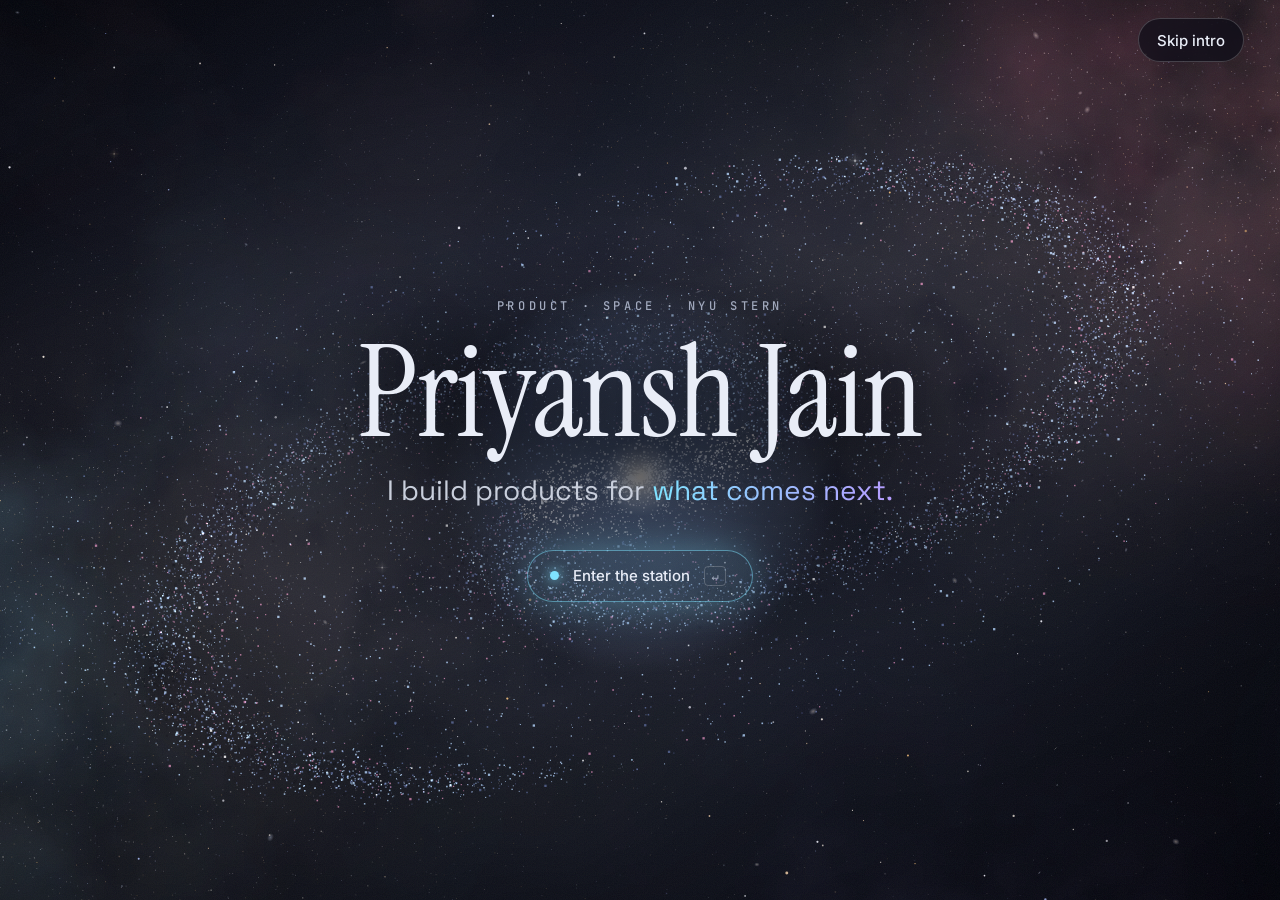
==== commit 071e6adc: "Station as main menu: labelled hotspots, no-scroll panels, data-driven content, SEO and a11y - Stati" ====
--- a/classic.html
+++ b/classic.html
@@ -2,979 +2,13 @@
 <html lang="en">
 <head>
 <meta charset="utf-8">
-<meta name="viewport" content="width=device-width, initial-scale=1, viewport-fit=cover">
-<title>Priyansh Jain · Classic view</title>
-<meta name="description" content="Priyansh Jain builds products for what comes next. NYU Stern student working across product management, hands-on hardware, and the space industry.">
-<meta property="og:title" content="Priyansh Jain · Product & Space">
-<meta property="og:description" content="I build products for what comes next.">
-<meta property="og:type" content="website">
-<meta name="theme-color" content="#05060d">
-<link rel="icon" href="data:image/svg+xml,%3Csvg xmlns='http://www.w3.org/2000/svg' viewBox='0 0 64 64'%3E%3Ccircle cx='32' cy='32' r='14' fill='%237fe3ff'/%3E%3Cellipse cx='32' cy='32' rx='28' ry='9' fill='none' stroke='%23b69cff' stroke-width='3' transform='rotate(-20 32 32)'/%3E%3C/svg%3E">
-<link rel="preconnect" href="https://fonts.googleapis.com">
-<link rel="preconnect" href="https://fonts.gstatic.com" crossorigin>
-<link href="https://fonts.googleapis.com/css2?family=Inter:wght@300;400;500;600&family=JetBrains+Mono:wght@400;500&family=Space+Grotesk:wght@400;500;600&display=swap" rel="stylesheet">
-<style>
-:root{
-  --bg:#05060d; --ink:#e9edf7; --ink-2:#c3c9d8; --muted:#949cb2; --dim:#5d657c;
-  --line:rgba(255,255,255,.08); --line-2:rgba(255,255,255,.15);
-  --cyan:#7fe3ff; --violet:#b69cff; --amber:#ffbf73; --mint:#7cf2b9;
-  --display:'Space Grotesk',system-ui,sans-serif; --body:'Inter',system-ui,sans-serif; --mono:'JetBrains Mono',ui-monospace,monospace;
-  --ease:cubic-bezier(.22,.61,.36,1);
-  --gutter:clamp(16px,4vw,40px); --maxw:1160px;
-  color-scheme:dark;
-}
-*{box-sizing:border-box;margin:0;padding:0}
-html{scroll-behavior:smooth;-webkit-text-size-adjust:100%}
-body{background:var(--bg);color:var(--ink);font-family:var(--body);font-size:16px;line-height:1.6;overflow-x:hidden;-webkit-font-smoothing:antialiased}
-img{display:block;max-width:100%}
-a{color:inherit}
-button{font:inherit;color:inherit}
-::selection{background:rgba(127,227,255,.3)}
-:focus-visible{outline:2px solid var(--cyan);outline-offset:3px;border-radius:8px}
-.sr{position:absolute;width:1px;height:1px;overflow:hidden;clip:rect(0 0 0 0);white-space:nowrap}
-
-#sky{position:fixed;inset:0;width:100%;height:100%;z-index:0;pointer-events:none}
-.nebula{position:fixed;inset:0;z-index:0;pointer-events:none;
-  background:radial-gradient(60vw 45vw at 90% 5%,rgba(120,90,255,.11),transparent 60%),
-             radial-gradient(55vw 45vw at -5% 85%,rgba(60,170,255,.08),transparent 60%)}
-header,main,footer{position:relative;z-index:1}
-.wrap{max-width:var(--maxw);margin:0 auto;padding:0 var(--gutter)}
-
-/* ---------- nav ---------- */
-.nav{position:fixed;top:0;left:0;right:0;z-index:60;border-bottom:1px solid transparent;transition:background .4s,border-color .4s}
-.nav.scrolled{background:rgba(5,6,13,.72);-webkit-backdrop-filter:blur(14px);backdrop-filter:blur(14px);border-color:var(--line)}
-.nav .wrap{display:flex;align-items:center;justify-content:space-between;height:64px}
-.logo{display:flex;align-items:center;gap:12px;text-decoration:none;font-family:var(--display);font-weight:500;letter-spacing:.02em}
-.logo-mark{position:relative;width:28px;height:28px;border-radius:50%;border:1px solid var(--line-2);display:grid;place-items:center;font:500 10px var(--mono);letter-spacing:.05em}
-.logo-mark i{position:absolute;inset:-1px;border-radius:50%;animation:spin 7s linear infinite}
-.logo-mark i::before{content:"";position:absolute;top:-3px;left:50%;margin-left:-3px;width:6px;height:6px;border-radius:50%;background:var(--cyan);box-shadow:0 0 10px var(--cyan)}
-.nav-links{display:flex;gap:30px;list-style:none}
-.nav-links a{text-decoration:none;font-size:14px;color:var(--muted);position:relative;transition:color .3s}
-.nav-links a::after{content:"";position:absolute;left:0;bottom:-6px;height:1px;width:100%;background:var(--cyan);transform:scaleX(0);transform-origin:left;transition:transform .4s var(--ease)}
-.nav-links a:hover{color:var(--ink)} .nav-links a:hover::after{transform:scaleX(1)}
-.menu-btn{display:none;background:none;border:1px solid var(--line-2);border-radius:999px;width:42px;height:42px;cursor:pointer;position:relative}
-.menu-btn span{position:absolute;left:13px;right:13px;height:1px;background:var(--ink);transition:transform .35s var(--ease),top .35s var(--ease)}
-.menu-btn span:nth-child(1){top:17px} .menu-btn span:nth-child(2){top:24px}
-.nav.open .menu-btn span:nth-child(1){top:20px;transform:rotate(45deg)} .nav.open .menu-btn span:nth-child(2){top:20px;transform:rotate(-45deg)}
-
-/* ---------- hero ---------- */
-.hero{min-height:100vh;min-height:100svh;display:flex;align-items:center;padding:110px 0 90px;position:relative;overflow:hidden}
-.hero .wrap{position:relative;width:100%}
-.eyebrow{font:500 12px var(--mono);letter-spacing:.18em;text-transform:uppercase;color:var(--muted)}
-.hero h1{font-family:var(--display);font-weight:600;font-size:clamp(56px,11vw,140px);line-height:.92;letter-spacing:-.035em;margin:20px 0 26px}
-.hero h1 .ln{display:block;overflow:hidden;padding-bottom:.04em}
-.hero h1 .ln span{display:inline-block;transform:translateY(110%);animation:rise 1.2s var(--ease) forwards}
-.hero h1 .ln:nth-child(2) span{animation-delay:.12s;color:transparent;-webkit-text-stroke:1px rgba(233,237,247,.55)}
-.tagline{font-family:var(--display);font-size:clamp(22px,3vw,34px);line-height:1.2;font-weight:400;max-width:20ch}
-.tagline em{font-style:normal;background:linear-gradient(90deg,var(--cyan),var(--violet));-webkit-background-clip:text;background-clip:text;color:transparent}
-.hero-sub{color:var(--muted);max-width:50ch;margin-top:16px;font-size:17px}
-.status{display:inline-flex;align-items:center;gap:10px;margin-top:30px;padding:8px 16px 8px 12px;border:1px solid var(--line-2);border-radius:999px;background:rgba(255,255,255,.03);font-size:13px;color:var(--ink-2);text-decoration:none;transition:border-color .3s,background .3s}
-.status:hover{border-color:rgba(127,227,255,.5);background:rgba(127,227,255,.06)}
-.status b{font-weight:500;color:var(--ink)}
-.pulse{position:relative;width:8px;height:8px;border-radius:50%;background:var(--mint);flex:none}
-.pulse::after{content:"";position:absolute;inset:0;border-radius:50%;background:var(--mint);animation:ping 2s var(--ease) infinite}
-.cta-row{display:flex;flex-wrap:wrap;gap:12px;margin-top:34px}
-.btn{display:inline-flex;align-items:center;gap:10px;padding:13px 22px;border-radius:999px;font-size:15px;font-weight:500;text-decoration:none;cursor:pointer;border:1px solid transparent;transition:transform .35s var(--ease),background .3s,border-color .3s,box-shadow .3s}
-.btn:hover{transform:translateY(-2px)}
-.btn-primary{background:var(--ink);color:#05060d}
-.btn-primary:hover{box-shadow:0 10px 40px -10px rgba(127,227,255,.6)}
-.btn-ghost{border-color:var(--line-2);background:rgba(255,255,255,.02)}
-.btn-ghost:hover{border-color:rgba(255,255,255,.35)}
-.btn svg{width:16px;height:16px}
-.fade-in{opacity:0;transform:translateY(16px);animation:fadeUp 1s var(--ease) forwards}
-
-.hero-art{position:absolute;right:-3vw;top:50%;width:min(54vw,660px);aspect-ratio:1;transform:translateY(-50%);pointer-events:none;perspective:1400px;opacity:0;animation:fade 2.4s .5s var(--ease) forwards}
-.ha-planet{position:absolute;top:3%;left:5%;width:25%;aspect-ratio:1;border-radius:50%;
-  background:radial-gradient(circle at 32% 28%,#3e5596 0%,#16204a 36%,#080b1a 72%);
-  box-shadow:inset -20px -26px 60px rgba(0,0,0,.75),0 0 0 1px rgba(127,227,255,.12),0 0 90px rgba(127,227,255,.16),0 0 200px rgba(150,120,255,.12)}
-.ha-planet::after{content:"";position:absolute;inset:0;border-radius:50%;background:radial-gradient(circle at 28% 22%,rgba(255,255,255,.22),transparent 38%)}
-.ha-back,.ha-front{position:absolute;inset:0;perspective:1400px}
-/* front copy of the rings shows only the near (lower) half, so orbits pass behind the head at the top and in front at the bottom */
-.ha-front{clip-path:polygon(0 66.2%,100% 33.8%,100% 100%,0 100%)}
-.ha-rings{position:absolute;inset:0;transform:rotateX(72deg) rotateZ(-18deg);transform-style:preserve-3d}
-.ha-face{position:absolute;inset:29%;border-radius:50%;overflow:hidden;
-  box-shadow:0 0 0 1px rgba(255,255,255,.16),0 0 0 7px rgba(127,227,255,.05),0 30px 90px -20px rgba(127,227,255,.45),0 0 140px rgba(150,120,255,.16)}
-.ha-face img{width:100%;height:100%;object-fit:cover}
-.ha-face::after{content:"";position:absolute;inset:0;border-radius:50%;box-shadow:inset 0 0 40px rgba(5,6,13,.55),inset 8px 10px 30px rgba(127,227,255,.10)}
-.ring{position:absolute;border-radius:50%;border:1px solid rgba(255,255,255,.09);animation:spin linear infinite}
-.ring i{position:absolute;top:-4px;left:50%;width:8px;height:8px;margin-left:-4px;border-radius:50%;background:var(--cyan);box-shadow:0 0 14px var(--cyan)}
-.r1{inset:16%;animation-duration:38s;border-color:rgba(127,227,255,.25)}
-.r2{inset:4%;animation-duration:70s;animation-direction:reverse}
-.r2 i{background:var(--violet);box-shadow:0 0 14px var(--violet)}
-.r3{inset:-10%;animation-duration:120s;border-style:dashed;border-color:rgba(255,255,255,.06)}
-.r3 i{width:5px;height:5px;margin-left:-2.5px;top:-3px;background:#fff;box-shadow:0 0 10px #fff}
-.scroll-cue{position:absolute;left:50%;bottom:28px;transform:translateX(-50%);display:flex;flex-direction:column;align-items:center;gap:10px;font:500 10px var(--mono);letter-spacing:.2em;text-transform:uppercase;color:var(--dim);text-decoration:none}
-.scroll-cue i{width:1px;height:38px;background:linear-gradient(var(--muted),transparent);transform-origin:top;animation:drip 2.4s var(--ease) infinite}
-
-/* ---------- sections ---------- */
-section{padding:clamp(84px,12vw,150px) 0;scroll-margin-top:40px}
-.sec-head{margin-bottom:clamp(36px,5vw,56px)}
-.sec-num{font:500 12px var(--mono);letter-spacing:.18em;text-transform:uppercase;color:var(--cyan);display:flex;align-items:center;gap:12px}
-.sec-num::after{content:"";height:1px;width:48px;background:linear-gradient(90deg,var(--cyan),transparent)}
-.sec-title{font-family:var(--display);font-weight:500;font-size:clamp(34px,5.4vw,60px);line-height:1.04;letter-spacing:-.025em;margin-top:14px}
-.sec-kicker{color:var(--muted);max-width:58ch;margin-top:16px;font-size:17px}
-.reveal{opacity:0;transform:translateY(26px);transition:opacity 1.1s var(--ease),transform 1.1s var(--ease);transition-delay:var(--d,0s)}
-.reveal.in{opacity:1;transform:none}
-
-/* ---------- universe ---------- */
-.toolbar{display:flex;justify-content:space-between;align-items:center;gap:14px;margin-bottom:16px;flex-wrap:wrap}
-.tabs{display:flex;gap:6px;overflow-x:auto;scrollbar-width:none;max-width:100%;padding:3px;margin:-3px}
-.tabs::-webkit-scrollbar{display:none}
-.tab{display:inline-flex;align-items:center;gap:8px;white-space:nowrap;padding:8px 14px;border-radius:999px;border:1px solid var(--line);background:transparent;color:var(--muted);font-size:13px;font-weight:500;cursor:pointer;transition:color .3s,border-color .3s,background .3s}
-.tab:hover{color:var(--ink)}
-.tab i{width:7px;height:7px;border-radius:50%;background:var(--c,#fff);box-shadow:0 0 8px var(--c,#fff)}
-.tab[aria-pressed="true"]{color:var(--ink);border-color:var(--line-2);background:rgba(255,255,255,.06)}
-.viewtoggle{display:flex;padding:3px;border:1px solid var(--line);border-radius:999px;flex:none}
-.viewtoggle button{border:0;background:transparent;color:var(--muted);font-size:13px;font-weight:500;padding:6px 14px;border-radius:999px;cursor:pointer;transition:background .3s,color .3s}
-.viewtoggle button[aria-pressed="true"]{background:var(--ink);color:#05060d}
-
-.stage{position:relative;height:min(78vh,760px);min-height:580px;border:1px solid var(--line);border-radius:24px;overflow:hidden;
-  background:radial-gradient(ellipse at 50% 45%,rgba(22,28,58,.55),rgba(5,6,13,.25) 70%);touch-action:pan-y;-webkit-user-select:none;user-select:none}
-.stage canvas{position:absolute;inset:0;width:100%;height:100%}
-.stage.hovering canvas{cursor:pointer}
-.g-label{position:absolute;left:0;top:0;width:200px;margin-left:-100px;display:flex;flex-direction:column;align-items:center;gap:2px;text-align:center;background:none;border:0;cursor:pointer;padding:6px;border-radius:12px;will-change:transform,opacity}
-.gl-num{font:500 10px var(--mono);letter-spacing:.2em;text-transform:uppercase;color:var(--c)}
-.gl-name{font-family:var(--display);font-size:15px;line-height:1.25;color:var(--ink)}
-.gl-count{font:400 10.5px var(--mono);color:var(--dim);letter-spacing:.08em;margin-top:2px}
-.g-label:hover .gl-name{color:#fff;text-shadow:0 0 18px var(--c)}
-
-.planet{position:absolute;left:0;top:0;width:44px;height:44px;margin:-22px 0 0 -22px;border:0;background:none;cursor:pointer;display:grid;place-items:center;will-change:transform;z-index:2}
-.orb{position:relative;display:block;width:16px;height:16px;border-radius:50%;
-  background:radial-gradient(circle at 34% 30%,#fff 0%,var(--c) 42%,color-mix(in srgb,var(--c) 30%,#05060d) 100%);
-  box-shadow:0 0 14px color-mix(in srgb,var(--c) 80%,transparent),0 0 34px color-mix(in srgb,var(--c) 35%,transparent);
-  transition:transform .45s var(--ease)}
-.planet.planet-lg .orb::after{content:"";position:absolute;left:-55%;top:28%;width:210%;height:44%;border-radius:50%;border:1px solid color-mix(in srgb,var(--c) 75%,transparent);transform:rotate(-22deg)}
-.planet.star .orb{width:7px;height:7px;background:#fff;box-shadow:0 0 8px #fff,0 0 18px var(--c),0 0 30px color-mix(in srgb,var(--c) 50%,transparent)}
-.planet.star .orb::before,.planet.star .orb::after{content:"";position:absolute;left:50%;top:50%;background:linear-gradient(90deg,transparent,rgba(255,255,255,.8),transparent);width:22px;height:1px;transform:translate(-50%,-50%)}
-.planet.star .orb::after{transform:translate(-50%,-50%) rotate(90deg)}
-.planet.live .orb::before{content:"";position:absolute;inset:-4px;border-radius:50%;border:1px solid var(--mint);animation:ping 2.2s var(--ease) infinite}
-.planet:hover .orb,.planet.hl .orb{transform:scale(1.45)}
-.p-label{position:absolute;top:calc(50% + 15px);left:50%;transform:translate(-50%,4px);display:flex;flex-direction:column;align-items:center;white-space:nowrap;pointer-events:none;opacity:0;transition:opacity .4s,transform .4s var(--ease);text-shadow:0 1px 10px #000,0 0 4px #000}
-.p-label b{font:500 13px var(--display);color:var(--ink)}
-.p-label small{font:400 10px var(--mono);letter-spacing:.08em;text-transform:uppercase;color:var(--c)}
-.planet.show .p-label,.planet:hover .p-label,.planet.hl .p-label{opacity:1;transform:translate(-50%,0)}
-
-.hud{position:absolute;left:0;right:0;pointer-events:none;display:flex;align-items:center;gap:10px;padding:16px;z-index:5}
-.hud-top{top:0;justify-content:space-between}
-.hud-bottom{bottom:0;flex-direction:column;gap:12px;padding-bottom:18px}
-.hud > *, .hud-bottom > *{pointer-events:auto}
-.hud-title{font-family:var(--display);font-size:15px;opacity:0;transform:translateY(-6px);transition:opacity .5s,transform .5s var(--ease);text-align:right;pointer-events:none}
-.hud-title span{display:block;font:500 10px var(--mono);letter-spacing:.2em;text-transform:uppercase}
-.icon-btn{display:inline-flex;align-items:center;gap:8px;white-space:nowrap;border:1px solid var(--line-2);background:rgba(5,6,13,.6);-webkit-backdrop-filter:blur(8px);backdrop-filter:blur(8px);border-radius:999px;padding:8px 14px;font-size:13px;cursor:pointer;transition:border-color .3s,background .3s,opacity .5s,transform .5s var(--ease)}
-.icon-btn:hover{border-color:rgba(255,255,255,.4)}
-.hud-back{opacity:0;transform:translateY(-6px);pointer-events:none}
-.stage.zoomed .hud-back,.stage.zoomed .hud-title{opacity:1;transform:none;pointer-events:auto}
-.hint{font:400 11px var(--mono);letter-spacing:.12em;text-transform:uppercase;color:var(--dim);text-align:center;transition:opacity .5s}
-.stage.zoomed .hint{opacity:0}
-.hud-nav{display:flex;align-items:center;gap:8px;max-width:100%;opacity:0;transform:translateY(8px);transition:opacity .5s,transform .5s var(--ease);pointer-events:none}
-.stage.zoomed .hud-nav{opacity:1;transform:none;pointer-events:auto}
-.hud-chips{display:flex;gap:6px;overflow-x:auto;scrollbar-width:none;padding:2px}
-.hud-chips::-webkit-scrollbar{display:none}
-.hchip{display:inline-flex;align-items:center;gap:8px;white-space:nowrap;padding:8px 14px;border-radius:999px;border:1px solid var(--line-2);background:rgba(5,6,13,.65);-webkit-backdrop-filter:blur(8px);backdrop-filter:blur(8px);font-size:13px;cursor:pointer;transition:border-color .3s}
-.hchip i{width:6px;height:6px;border-radius:50%;background:var(--c);box-shadow:0 0 8px var(--c)}
-.hchip:hover{border-color:var(--c)}
-.round{width:36px;height:36px;padding:0;justify-content:center;flex:none}
-.hud-bottom .hint{position:absolute;bottom:20px;left:16px;right:16px}
-
-.list{display:none}
-.universe.is-list .stage{display:none}
-.universe.is-list .list{display:block}
-.lgroup{margin-bottom:56px}
-.lgroup[hidden]{display:none}
-.lgroup-head{display:flex;align-items:baseline;gap:14px;margin-bottom:18px;padding-bottom:14px;border-bottom:1px solid var(--line)}
-.lgroup-head span{font:500 11px var(--mono);letter-spacing:.18em;color:var(--c);text-transform:uppercase}
-.lgroup-head h3{font:500 22px var(--display);letter-spacing:-.01em}
-.cards{display:grid;grid-template-columns:repeat(auto-fill,minmax(min(100%,320px),1fr));gap:16px}
-.card{position:relative;border:1px solid var(--line);border-radius:20px;padding:24px;background:linear-gradient(180deg,rgba(255,255,255,.03),rgba(255,255,255,.01));overflow:hidden;transition:border-color .4s,transform .4s var(--ease)}
-.card::before{content:"";position:absolute;top:-60px;right:-60px;width:160px;height:160px;border-radius:50%;background:radial-gradient(circle,color-mix(in srgb,var(--c) 22%,transparent),transparent 70%);opacity:.6;transition:opacity .4s}
-.card:hover{border-color:color-mix(in srgb,var(--c) 40%,transparent);transform:translateY(-3px)}
-.card:hover::before{opacity:1}
-.card-kind{font:500 10.5px var(--mono);letter-spacing:.14em;text-transform:uppercase;color:var(--c)}
-.card h4{font:500 22px var(--display);margin-top:8px;letter-spacing:-.01em}
-.card .sub{color:var(--muted);font-size:14px}
-.card .pdr{margin-top:18px}
-
-.pdr{display:grid;gap:16px}
-.pdr-row .k{display:block;font:500 10.5px var(--mono);letter-spacing:.16em;text-transform:uppercase;color:var(--dim);margin-bottom:4px}
-.pdr-row p{color:var(--ink-2);font-size:15px}
-.pdr-row.res{padding-left:14px;border-left:2px solid var(--c)}
-.pdr-row.res p{color:var(--ink)}
-.tools{display:flex;flex-wrap:wrap;gap:6px;margin-top:20px}
-.tools span{font:400 12px var(--mono);color:var(--muted);border:1px solid var(--line);border-radius:999px;padding:4px 10px}
-.award{display:inline-flex;align-items:center;gap:6px;font:500 11px var(--mono);letter-spacing:.1em;text-transform:uppercase;color:#05060d;background:var(--amber);border-radius:999px;padding:3px 10px;margin-left:8px;vertical-align:middle}
-.ph{display:inline;color:var(--amber);background:rgba(255,191,115,.08);border:1px dashed rgba(255,191,115,.55);border-radius:6px;padding:1px 6px;font:500 12.5px var(--mono)}
-.media{display:block;width:100%;margin-top:20px;border-radius:14px;border:1px solid var(--line);background:#000}
-
-/* ---------- panel ---------- */
-.scrim{position:fixed;inset:0;z-index:80;background:rgba(2,3,8,.55);-webkit-backdrop-filter:blur(3px);backdrop-filter:blur(3px);opacity:0;pointer-events:none;transition:opacity .5s}
-.scrim.open{opacity:1;pointer-events:auto}
-.panel{position:fixed;top:0;right:0;z-index:90;height:100%;width:min(500px,100%);overflow-y:auto;overscroll-behavior:contain;
-  background:linear-gradient(180deg,rgba(15,19,38,.97),rgba(7,9,20,.985));border-left:1px solid var(--line-2);
-  padding:24px clamp(20px,3vw,32px) 40px;transform:translateX(102%);transition:transform .65s var(--ease);box-shadow:-30px 0 80px rgba(0,0,0,.5)}
-.panel.open{transform:none}
-.panel-top{display:flex;justify-content:space-between;align-items:center;gap:12px;margin-bottom:26px}
-.gchip{display:inline-flex;align-items:center;gap:8px;font:500 10.5px var(--mono);letter-spacing:.16em;text-transform:uppercase;color:var(--c)}
-.gchip i{width:7px;height:7px;border-radius:50%;background:var(--c);box-shadow:0 0 10px var(--c)}
-.p-kind{font:400 12px var(--mono);color:var(--muted);letter-spacing:.06em}
-.p-title{font:500 clamp(30px,4vw,38px)/1.05 var(--display);letter-spacing:-.02em;margin-top:10px}
-.p-sub{color:var(--muted);margin-top:6px}
-.panel .pdr{margin-top:26px;gap:22px}
-.panel .pdr-row p{font-size:16px}
-.p-nav{display:flex;justify-content:space-between;align-items:center;margin-top:36px;padding-top:20px;border-top:1px solid var(--line)}
-.p-nav span{font:400 12px var(--mono);color:var(--dim)}
-#pbody{animation:fadeUp .6s var(--ease)}
-
-/* ---------- timeline ---------- */
-.timeline{position:relative;max-width:860px;padding-left:40px}
-.timeline::before{content:"";position:absolute;left:6px;top:10px;bottom:20px;width:1px;background:linear-gradient(var(--cyan),var(--violet) 55%,transparent)}
-.wp{position:relative;padding-bottom:52px}
-.wp::before{content:"";position:absolute;left:-40px;top:8px;width:13px;height:13px;border-radius:50%;background:var(--bg);border:1px solid var(--cyan);box-shadow:0 0 0 4px rgba(127,227,255,.07),0 0 14px rgba(127,227,255,.4)}
-.wp.minor::before{border-color:var(--dim);box-shadow:none;width:9px;height:9px;left:-38px;top:10px}
-.wp-date{font:500 11.5px var(--mono);letter-spacing:.12em;text-transform:uppercase;color:var(--muted)}
-.wp h3{font:500 clamp(20px,2.4vw,24px)/1.25 var(--display);letter-spacing:-.01em;margin-top:6px}
-.wp h3 .org{color:var(--muted);font-weight:400}
-.wp-loc{font-size:14px;color:var(--dim);margin-top:2px}
-.wp ul{margin-top:14px;padding-left:18px;color:var(--ink-2);display:grid;gap:8px;font-size:15.5px}
-.wp li::marker{color:var(--dim)}
-.wp p.one{margin-top:10px;color:var(--ink-2);font-size:15.5px}
-.linkish{display:inline-flex;align-items:center;gap:6px;margin-top:14px;background:none;border:0;padding:0;color:var(--cyan);font-size:14px;cursor:pointer;text-decoration:none}
-.linkish:hover{text-decoration:underline;text-underline-offset:4px}
-
-/* ---------- skills ---------- */
-.skills{display:grid;grid-template-columns:repeat(auto-fit,minmax(min(100%,250px),1fr));gap:16px}
-.skill{border:1px solid var(--line);border-radius:20px;padding:24px;background:rgba(255,255,255,.015);transition:border-color .4s}
-.skill:hover{border-color:var(--line-2)}
-.skill svg{width:100%;height:70px;display:block;margin-bottom:16px;overflow:visible}
-.skill svg line{stroke:color-mix(in srgb,var(--c) 55%,transparent);stroke-width:1;stroke-dasharray:200;stroke-dashoffset:200;transition:stroke-dashoffset 2.2s var(--ease)}
-.skill.in svg line{stroke-dashoffset:0}
-.skill svg circle{fill:#fff}
-.skill h3{font:500 19px var(--display);display:flex;align-items:center;gap:10px}
-.skill h3 i{width:7px;height:7px;border-radius:50%;background:var(--c);box-shadow:0 0 10px var(--c)}
-.skill ul{list-style:none;display:flex;flex-wrap:wrap;gap:6px;margin-top:16px}
-.skill li{font-size:13px;color:var(--ink-2);border:1px solid var(--line);border-radius:999px;padding:5px 11px}
-
-/* ---------- contact ---------- */
-.contact{text-align:center;padding-bottom:110px}
-.contact .sec-num{justify-content:center}
-.contact .sec-num::before{content:"";height:1px;width:48px;background:linear-gradient(270deg,var(--cyan),transparent)}
-.contact .sec-title{font-size:clamp(40px,7vw,84px);max-width:14ch;margin:16px auto 0}
-.contact .sec-kicker{margin:20px auto 0}
-.email{display:inline-flex;align-items:center;gap:12px;margin-top:40px;font:400 clamp(17px,2.6vw,26px) var(--display);text-decoration:none;border-bottom:1px solid var(--line-2);padding-bottom:6px;transition:border-color .3s,color .3s;word-break:break-all}
-.email:hover{border-color:var(--cyan);color:#fff}
-.contact .cta-row{justify-content:center;margin-top:30px}
-.toast{position:fixed;left:50%;bottom:28px;z-index:100;transform:translate(-50%,20px);opacity:0;padding:10px 18px;border-radius:999px;background:var(--ink);color:#05060d;font-size:14px;font-weight:500;transition:opacity .4s,transform .4s var(--ease);pointer-events:none}
-.toast.show{opacity:1;transform:translate(-50%,0)}
-footer{border-top:1px solid var(--line);padding:28px 0;font-size:13px;color:var(--dim)}
-footer .wrap{display:flex;justify-content:space-between;gap:12px;flex-wrap:wrap}
-
-/* ---------- keyframes ---------- */
-@keyframes spin{to{transform:rotate(360deg)}}
-@keyframes rise{to{transform:none}}
-@keyframes fade{to{opacity:1}}
-@keyframes fadeUp{from{opacity:0;transform:translateY(16px)}to{opacity:1;transform:none}}
-@keyframes ping{0%{transform:scale(1);opacity:.8}80%,100%{transform:scale(2.6);opacity:0}}
-@keyframes drip{0%{transform:scaleY(0)}50%{transform:scaleY(1);opacity:1}100%{transform:scaleY(1);opacity:0}}
-
-/* ---------- responsive ---------- */
-@media (max-width:860px){
-}
-@media (max-width:760px){
-  .menu-btn{display:block}
-  .nav-links{position:absolute;top:64px;left:0;right:0;flex-direction:column;gap:0;padding:8px var(--gutter) 20px;background:rgba(5,6,13,.95);-webkit-backdrop-filter:blur(14px);backdrop-filter:blur(14px);border-bottom:1px solid var(--line);opacity:0;transform:translateY(-8px);pointer-events:none;transition:opacity .35s,transform .35s var(--ease)}
-  .nav.open .nav-links{opacity:1;transform:none;pointer-events:auto}
-  .nav.open{background:rgba(5,6,13,.95)}
-  .nav-links a{display:block;padding:14px 0;font-size:17px;color:var(--ink);border-bottom:1px solid var(--line)}
-  .nav-links a::after{display:none}
-  .hero{flex-direction:column;align-items:stretch;justify-content:flex-end;padding:76px 0 110px}
-  .hero-art{position:relative;right:auto;top:auto;transform:none;flex:none;width:min(76vw,320px);margin:0 0 -6px calc(var(--gutter) - min(76vw,320px) * .29)}
-  .hero h1{margin-top:14px}
-  .ha-planet{left:auto;right:3%;top:1%;width:27%}
-  .hint{display:none}
-  .hud-title{font-size:13px;max-width:52%}
-  .hud{padding:12px}
-  .eyebrow{letter-spacing:.12em;font-size:11px}
-  .stage{height:660px;min-height:0;border-radius:20px}
-  .toolbar{flex-direction:column;align-items:stretch}
-  .viewtoggle{align-self:flex-start}
-  .timeline{padding-left:30px}
-  .wp::before{left:-30px} .wp.minor::before{left:-28px}
-  .panel{top:auto;bottom:0;height:auto;max-height:88vh;max-height:88svh;width:100%;border-left:0;border-top:1px solid var(--line-2);border-radius:22px 22px 0 0;transform:translateY(102%)}
-  .panel::before{content:"";display:block;width:40px;height:4px;border-radius:4px;background:var(--line-2);margin:-10px auto 16px}
-}
-@media (prefers-reduced-motion:reduce){
-  *,*::before,*::after{animation-duration:.001ms!important;animation-iteration-count:1!important;transition-duration:.001ms!important;scroll-behavior:auto!important}
-  .hero h1 .ln span,.fade-in{transform:none;opacity:1}
-  .reveal{opacity:1;transform:none}
-}
-</style>
+<title>Priyansh Jain · Product &amp; Space Portfolio</title>
+<meta name="robots" content="noindex, follow">
+<link rel="canonical" href="https://priyanshjain.info/">
+<meta http-equiv="refresh" content="0; url=./">
+<script>location.replace("./" + location.hash);</script>
 </head>
-<body>
-<canvas id="sky" aria-hidden="true"></canvas>
-<div class="nebula" aria-hidden="true"></div>
-
-<header class="nav" id="nav">
-  <div class="wrap">
-    <a href="#top" class="logo" aria-label="Priyansh Jain, back to top"><span class="logo-mark">PJ<i></i></span><span>Priyansh Jain</span></a>
-    <button class="menu-btn" id="menuBtn" aria-label="Open menu" aria-expanded="false" aria-controls="navLinks"><span></span><span></span></button>
-    <ul class="nav-links" id="navLinks">
-      <li><a href="#universe">Universe</a></li>
-      <li><a href="#experience">Experience</a></li>
-      <li><a href="#skills">Skills</a></li>
-      <li><a href="#contact">Contact</a></li>
-      <li><a href="index.html">Immersive view ↗</a></li>
-    </ul>
-  </div>
-</header>
-
-<main id="top">
-  <!-- HERO -->
-  <section class="hero" aria-label="Introduction">
-    <div class="hero-art">
-      <div class="ha-planet" aria-hidden="true"></div>
-      <div class="ha-back" aria-hidden="true"><div class="ha-rings"><div class="ring r1"><i></i></div><div class="ring r2"><i></i></div><div class="ring r3"><i></i></div></div></div>
-      <div class="ha-face"><img src="assets/priyansh.jpg" alt="Portrait of Priyansh Jain" width="560" height="560"></div>
-      <div class="ha-front" aria-hidden="true"><div class="ha-rings"><div class="ring r1"><i></i></div><div class="ring r2"><i></i></div><div class="ring r3"><i></i></div></div></div>
-    </div>
-    <div class="wrap">
-      <p class="eyebrow fade-in" style="animation-delay:.05s">Product Management · Space · NYU Stern</p>
-      <h1><span class="ln"><span>Priyansh</span></span><span class="ln"><span>Jain</span></span></h1>
-      <p class="tagline fade-in" style="animation-delay:.45s">I build products for <em>what comes next.</em></p>
-      <p class="hero-sub fade-in" style="animation-delay:.6s">I study Business, Technology &amp; Entrepreneurship at NYU Stern. What I love most are answers that open up new questions, and I bring that same curiosity to building products.</p>
-      <a class="status fade-in" style="animation-delay:.75s" href="#universe" data-open="ai:0"><span class="pulse"></span><span>Currently building <b>Mission 001</b>: autonomous spacecraft inspection</span></a>
-      <div class="cta-row fade-in" style="animation-delay:.9s">
-        <a class="btn btn-primary" href="#universe">Explore my universe
-          <svg viewBox="0 0 16 16" fill="none" stroke="currentColor" stroke-width="1.5"><path d="M8 3v10M3.5 8.5 8 13l4.5-4.5"/></svg></a>
-        <a class="btn btn-ghost" href="assets/Priyansh_Jain_Resume.pdf" target="_blank" rel="noopener">Resume
-          <svg viewBox="0 0 16 16" fill="none" stroke="currentColor" stroke-width="1.5"><path d="M5 11 11 5M6 5h5v5"/></svg></a>
-      </div>
-    </div>
-    <a class="scroll-cue" href="#universe" aria-label="Scroll to projects">Scroll<i></i></a>
-  </section>
-
-  <!-- UNIVERSE -->
-  <section id="universe" class="universe">
-    <div class="wrap">
-      <div class="sec-head reveal">
-        <p class="sec-num">01 · The Universe</p>
-        <h2 class="sec-title">Four galaxies of work.</h2>
-        <p class="sec-kicker">Each kind of work is its own galaxy. Planets are featured projects and stars are smaller builds. Select a galaxy to fly in, then open any world for the problem, what I did, and the result.</p>
-      </div>
-      <div class="toolbar reveal">
-        <div class="tabs" id="tabs" role="group" aria-label="Filter by galaxy"></div>
-        <div class="viewtoggle" role="group" aria-label="View">
-          <button type="button" data-view="map" aria-pressed="true">Map</button>
-          <button type="button" data-view="list" aria-pressed="false">List</button>
-        </div>
-      </div>
-      <div class="stage reveal" id="stage">
-        <canvas id="ucanvas" aria-hidden="true"></canvas>
-        <div class="hud hud-top">
-          <button class="icon-btn hud-back" id="hudBack" type="button" aria-label="Back to all galaxies">
-            <svg width="14" height="14" viewBox="0 0 16 16" fill="none" stroke="currentColor" stroke-width="1.5"><path d="M13 8H3M7.5 3.5 3 8l4.5 4.5"/></svg>All galaxies</button>
-          <p class="hud-title" id="hudTitle" aria-live="polite"></p>
-        </div>
-        <div class="hud hud-bottom">
-          <div class="hud-nav">
-            <button class="icon-btn round" id="gPrev" type="button" aria-label="Previous galaxy"><svg width="14" height="14" viewBox="0 0 16 16" fill="none" stroke="currentColor" stroke-width="1.5"><path d="M10 3 5 8l5 5"/></svg></button>
-            <div class="hud-chips" id="hudChips"></div>
-            <button class="icon-btn round" id="gNext" type="button" aria-label="Next galaxy"><svg width="14" height="14" viewBox="0 0 16 16" fill="none" stroke="currentColor" stroke-width="1.5"><path d="M6 3l5 5-5 5"/></svg></button>
-          </div>
-          <p class="hint" id="hint">Select a galaxy to fly in</p>
-        </div>
-      </div>
-      <div class="list" id="list"></div>
-    </div>
-  </section>
-
-  <!-- EXPERIENCE -->
-  <section id="experience">
-    <div class="wrap">
-      <div class="sec-head reveal">
-        <p class="sec-num">02 · Flight Log</p>
-        <h2 class="sec-title">Experience.</h2>
-      </div>
-      <div class="timeline">
-        <article class="wp reveal">
-          <p class="wp-date">Jun – Aug 2026</p>
-          <h3>Business Analyst Intern <span class="org">· Livegage</span></h3>
-          <p class="wp-loc">New York, NY</p>
-          <ul>
-            <li>Engineered a loan-level mortgage cash-flow engine modeling paydown, prepayment, defaults, valuation, and waterfalls across hundreds of scenarios.</li>
-            <li>Scoped, built, and shipped a credit-enhancement model, calibrated against 50 real deals and deployed as a service.</li>
-            <li>Integrated both tools into Livegage's INSAITS platform, connecting the analytics to the interface for a complete user workflow.</li>
-            <li>Built pricing, customer-acquisition, revenue, cost, margin, and two-year ARR forecasts for INSAITS with the Capital Markets Products team.</li>
-          </ul>
-        </article>
-        <article class="wp reveal">
-          <p class="wp-date">Jan – May 2026</p>
-          <h3>Product Management Intern <span class="org">· CoreWeave</span></h3>
-          <p class="wp-loc">New York, NY · via NYU Stern</p>
-          <ul>
-            <li>Conducted 20 customer interviews across 4 AI-native verticals to define ICPs and prioritize go-to-market opportunities.</li>
-            <li>Partnered with Solution Architects and Product Marketing to design 5 workflows integrating ML tooling into CoreWeave's Kubernetes ecosystem.</li>
-            <li>Authored the PR/FAQ for a two-sided AI infrastructure marketplace, mapping 30 partners to 10 enterprise use cases.</li>
-          </ul>
-          <button class="linkish" type="button" data-open="ps:0">View it in the Universe →</button>
-        </article>
-        <article class="wp reveal">
-          <p class="wp-date">May 2025 – May 2026</p>
-          <h3>President <span class="org">· Business, Technology &amp; Entrepreneurship Leadership</span></h3>
-          <p class="wp-loc">NYU Stern</p>
-          <ul>
-            <li>Led a 9-member executive board across strategy, budgeting, and outreach.</li>
-            <li>Ran 20 social and professional events with 20+ attendees each, three of them drawing 60+.</li>
-            <li>Sourced 17 speakers from outreach to 150+ professionals across VC, PE, and consumer, including Mike Pell, inventor of the PDF.</li>
-          </ul>
-        </article>
-        <article class="wp reveal">
-          <p class="wp-date">Jun – Jul 2025</p>
-          <h3>Summer Intern, Operational &amp; Financial Restructuring <span class="org">· EY</span></h3>
-          <p class="wp-loc">Mumbai, India</p>
-          <ul>
-            <li>Spotted a bottleneck in company research and built a Python/Playwright tool that pulls financial data from PrivateCircle based on Excel inputs, cutting manual research time by 70%.</li>
-            <li>Supported insolvency resolution processes: condensed resolution plans, ran compliance checks, and prepared 3 presentations for the Committee of Creditors.</li>
-            <li>Analyzed a hospital restructuring, including fair and liquidation values, financial projections, and buyer proposals, and flagged financial and operational red flags for the team.</li>
-          </ul>
-        </article>
-      </div>
-    </div>
-  </section>
-
-  <!-- SKILLS -->
-  <section id="skills">
-    <div class="wrap">
-      <div class="sec-head reveal">
-        <p class="sec-num">03 · Skills</p>
-        <h2 class="sec-title">Constellations.</h2>
-      </div>
-      <div class="skills" id="skillGrid"></div>
-    </div>
-  </section>
-
-  <!-- CONTACT -->
-  <section id="contact" class="contact">
-    <div class="wrap">
-      <div class="reveal">
-        <p class="sec-num">04 · Contact</p>
-        <h2 class="sec-title">Let's build what comes next.</h2>
-        <p class="sec-kicker">I'm looking for PM internships and full-time roles, especially at space companies. If you're building something ambitious, I'd love to hear about it.</p>
-        <a class="email" href="mailto:priyansh.jain@stern.nyu.edu" id="email">priyansh.jain@stern.nyu.edu</a>
-        <div class="cta-row">
-          <a class="btn btn-primary" href="https://www.linkedin.com/in/priyanshjain05/" target="_blank" rel="noopener">LinkedIn
-            <svg viewBox="0 0 16 16" fill="none" stroke="currentColor" stroke-width="1.5"><path d="M5 11 11 5M6 5h5v5"/></svg></a>
-          <a class="btn btn-ghost" href="assets/Priyansh_Jain_Resume.pdf" target="_blank" rel="noopener">Resume (PDF)</a>
-          <button class="btn btn-ghost" type="button" id="copyEmail">Copy email</button>
-        </div>
-      </div>
-    </div>
-  </section>
-</main>
-
-<footer>
-  <div class="wrap">
-    <span>© 2026 Priyansh Jain</span>
-    <span>Made in New York, looking up.</span>
-  </div>
-</footer>
-
-<div class="scrim" id="scrim"></div>
-<aside class="panel" id="panel" role="dialog" aria-modal="true" aria-labelledby="ptitle" aria-hidden="true">
-  <div class="panel-top">
-    <span class="gchip" id="pgal"></span>
-    <button class="icon-btn" id="pclose" type="button" aria-label="Close project">Close
-      <svg width="12" height="12" viewBox="0 0 16 16" fill="none" stroke="currentColor" stroke-width="1.6"><path d="M3 3l10 10M13 3 3 13"/></svg></button>
-  </div>
-  <div id="pbody"></div>
-  <div class="p-nav">
-    <button class="icon-btn" id="pprev" type="button">← Prev</button>
-    <span id="pcount"></span>
-    <button class="icon-btn" id="pnext" type="button">Next →</button>
-  </div>
-</aside>
-<div class="toast" id="toast" role="status"></div>
-
-<script>
-/* ======================= CONTENT ======================= */
-const GALAXIES = [
-  { id:'ai', num:'01', name:'AI, Software & Startups', color:'#7fe3ff', projects:[
-    { title:'Mission 001', sub:'Autonomous Spacecraft Inspection', kind:'planet', live:true, label:'In progress',
-      meta:'Project · Solo · In progress',
-      problem:'Inspecting a spacecraft in orbit calls for a robot that can work around the vehicle on its own: seeing it, spotting anomalies, planning its moves, and recovering when something goes wrong.',
-      did:'Building the simulation and full technical stack myself in Python and MuJoCo, centered on a free-flying 6-DOF robot operating around a spacecraft. The architecture covers perception, anomaly detection, planning, failure recovery, and mission evaluation.',
-      result:'In active development, with a working prototype coming soon.',
-      tools:['Python','MuJoCo','Physics simulation','Robotics'] },
-    { title:'Unblur', sub:'AI Onboarding Assistant', kind:'planet', label:'AI startup concept',
-      meta:'Project · Solo',
-      problem:'Interns and early-career employees lose momentum when their supervisors aren\'t around to explain company-specific context.',
-      did:'Generated 10 startup concepts, narrowed them down, and chose Unblur as the strongest. Ran 20 user interviews and shaped the product direction around closing onboarding knowledge gaps.',
-      result:'Product direction grounded in 20 user interviews; mockup in progress.',
-      tools:['Customer discovery','User interviews','Product strategy','AI'] },
-    { title:'Astryn', sub:'Dream-Logging Experience', kind:'star', label:'Product concept',
-      meta:'Project · Solo',
-      problem:'Most dream apps pitch themselves as lucid-dreaming tools. I wanted reflecting on your dreams to feel immersive instead.',
-      did:'Developed the product concept and interaction direction: you explore your "inner galaxy" through journaling, emotional visualization, and streak-based engagement.',
-      result:'',
-      tools:['Product design','Interaction design','Engagement loops'] },
-  ]},
-  { id:'im', num:'02', name:'Interactive Media & Creative Tech', color:'#b69cff', projects:[
-    { title:'Dreamweaver', sub:'Hand-Tracking Interactive Experience', kind:'planet', label:'Hand-tracking',
-      meta:'Class project · Public showcase',
-      problem:'Could you move through a dreamlike story using only your hands, with no mouse or keyboard?',
-      did:'Designed and programmed the full interaction system in p5.js and ml5.js: hand tracking, gesture recognition, particle effects, scene transitions, and a typewriter sequence.',
-      result:'Five scenes, played live by 25 people at a public showcase.',
-      tools:['p5.js','ml5.js','JavaScript','Gesture recognition'] },
-    { title:'Velostat Heart', sub:'Touch-Responsive Physical Interface', kind:'star', label:'Physical computing',
-      meta:'Project',
-      problem:'Can a few simple conductive materials turn touch into something that feels alive?',
-      did:'Built a heart-shaped interface from pressure-sensitive Velostat, with sensing and LEDs that turn touch into an ambient visual response.',
-      result:'',
-      tools:['Velostat','Sensors','LEDs','Physical computing'] },
-    { title:'After Effects Animation', sub:'Two People Falling in Love', kind:'star', label:'Motion design', pLabel:'Challenge',
-      meta:'Motion design',
-      problem:'Telling a love story through motion alone, without much prior drawing experience.',
-      did:'Developed the visual concept and animated it in After Effects, experimenting with motion, composition, and transitions.',
-      result:'',
-      tools:['After Effects','Motion design','Visual storytelling'] },
-  ]},
-  { id:'hw', num:'03', name:'Hardware & Fabrication', color:'#ffbf73', projects:[
-    { title:'Rube Goldberg Machine', sub:'Arduino Nano 33 IoT Chain Reaction', kind:'planet', label:'Arduino build', pLabel:'Challenge',
-      meta:'Project',
-      problem:'Make every physical event reliably trigger the next, using sensors and actuators that don\'t always cooperate.',
-      did:'Designed and programmed a chain reaction on an Arduino Nano 33 IoT using a VL53L0X distance sensor, servo motor, force-sensitive resistor, and speaker, with each stage triggering the next. Troubleshot sensor readings and built conductive materials into the physical design.',
-      result:'',
-      tools:['Arduino','C++','VL53L0X','Servo','FSR'] },
-    { title:'CNC Space "P"', sub:'Fusion 360 × ShopBot', kind:'star', label:'CAD + CNC', pLabel:'Challenge',
-      meta:'Project',
-      problem:'Turn a single letter into a small piece of the solar system.',
-      did:'Designed a plywood "P" with planets, orbital elements, contours, pockets, and engraving in Fusion 360, generated the CNC toolpaths, and machined it on a ShopBot.',
-      result:'A finished, machined piece.',
-      tools:['Fusion 360','CAM toolpaths','ShopBot CNC'] },
-  ]},
-  { id:'ps', num:'04', name:'Product, Design & Strategy', color:'#7cf2b9', projects:[
-    { title:'AI Infrastructure Marketplace', sub:'CoreWeave · Product Management Intern', kind:'planet', label:'CoreWeave',
-      meta:'Experience · Jan – May 2026 · via NYU Stern',
-      problem:'CoreWeave was exploring an AI-native enterprise marketplace connecting infrastructure, software, tools, and enterprise customers, and needed to know who to serve first and with which partners.',
-      did:'Conducted 20 customer interviews across 4 AI-native verticals and defined ICP segments. Partnered with Solution Architects and Product Marketing to design 5 workflows integrating ML tooling into CoreWeave\'s Kubernetes ecosystem, and authored the PR/FAQ.',
-      result:'A PR/FAQ for a two-sided marketplace mapping 30 partners to 10 enterprise use cases, plus ICP segmentation and partner strategy to prioritize go-to-market.',
-      tools:['Customer discovery','ICP definition','PR/FAQ','GTM strategy'] },
-    { title:'Uber AV Strategy', sub:'Uber Case Competition · Beta Alpha Psi', kind:'planet', label:'1st place', award:'1st place',
-      meta:'Competition · Team of 4 · Spring 2026',
-      problem:'Where and how should Uber expand its autonomous-vehicle business following its Rivian partnership?',
-      did:'Analyzed demand, infrastructure, the competitive landscape, and the EV ecosystem to find high-utilization corridors. Built the model comparing fleet structures, recommended a phased Atlanta launch on Rivian\'s R2 fleet, and presented to Uber Finance leadership.',
-      result:'1st place of 9 teams. Projected $45M EBITDA from a 400-vehicle Rivian fleet and 80% higher revenue per trip.',
-      tools:['Financial modeling','Market strategy','Fleet economics','Excel'] },
-    { title:'Meroo Design Sprint', sub:'Gamified Career Discovery', kind:'star', label:'Design sprint',
-      meta:'BTE Design Sprint · Product Manager · Team of 4 · Nov 2024',
-      problem:'Meroo, a gamified career-discovery app, wanted to reach users beyond its original audience.',
-      did:'Led a 4-person team as PM through a one-week sprint with founder David Restrepo, from problem definition and user interviews to ideation and a prototype concept adapted for users at three career stages.',
-      result:'Pitched against two competing teams. The founder implemented some of our ideas, and our user interviews confirmed the positioning.',
-      tools:['Design thinking','User research','Prototyping','Project management'] },
-  ]},
-];
-
-const SKILLS = [
-  { name:'Product', color:'#7cf2b9', items:['User research','Customer discovery','PR/FAQs','ICP definition','Go-to-market strategy','Design thinking','Prioritization','Storytelling & pitching'] },
-  { name:'Technical', color:'#7fe3ff', items:['Python','SQL','HTML & CSS','Playwright','MuJoCo','p5.js & ml5.js','Claude Code'] },
-  { name:'Hardware & Making', color:'#ffbf73', items:['Arduino & C++','Sensors & physical computing','Fusion 360 (CAD/CAM)','ShopBot CNC','Fabrication'] },
-  { name:'Business & Creative', color:'#b69cff', items:['Financial modeling','Excel','QuickBooks','After Effects','Adobe Creative Cloud','Visual storytelling'] },
-];
-
-/* ======================= HELPERS ======================= */
-const $ = (s, r=document) => r.querySelector(s);
-const $$ = (s, r=document) => [...r.querySelectorAll(s)];
-const RM = matchMedia('(prefers-reduced-motion: reduce)').matches;
-const hexRgb = h => [1,3,5].map(i => parseInt(h.slice(i, i+2), 16));
-const rgba = (c, a) => `rgba(${c[0]},${c[1]},${c[2]},${a})`;
-const ph = s => s.replace(/\[\[(.+?)\]\]/g, '<span class="ph">[PLACEHOLDER: $1]</span>');
-function mulberry(a){ return () => { a |= 0; a = a + 0x6D2B79F5 | 0; let t = Math.imul(a ^ a >>> 15, 1 | a); t = t + Math.imul(t ^ t >>> 7, 61 | t) ^ t; return ((t ^ t >>> 14) >>> 0) / 4294967296; }; }
-function toast(msg){ const t = $('#toast'); t.textContent = msg; t.classList.add('show'); clearTimeout(t._h); t._h = setTimeout(() => t.classList.remove('show'), 1800); }
-const pdrHTML = (p, c) => `
-  <div class="pdr" style="--c:${c}">
-    <div class="pdr-row"><span class="k">${p.pLabel || 'Problem'}</span><p>${ph(p.problem)}</p></div>
-    <div class="pdr-row"><span class="k">What I did</span><p>${ph(p.did)}</p></div>
-    ${p.result ? `<div class="pdr-row res"><span class="k">Result</span><p>${ph(p.result)}</p></div>` : ''}
-  </div>`;
-
-/* ======================= BACKGROUND SKY ======================= */
-(function sky(){
-  const c = $('#sky'), x = c.getContext('2d');
-  let W, H, stars = [], mx = 0, my = 0, tmx = 0, tmy = 0, shoot = null, nextShoot = performance.now() + 3500;
-  function resize(){
-    const d = Math.min(devicePixelRatio || 1, 2); W = innerWidth; H = innerHeight;
-    c.width = W * d; c.height = H * d; x.setTransform(d, 0, 0, d, 0, 0);
-    const n = Math.min(420, Math.round(W * H / 4800)), rnd = mulberry(42);
-    stars = Array.from({length:n}, () => ({ x:rnd()*W, y:rnd()*H, z:rnd(), tw:rnd()*6.28, ts:.4+rnd()*1.4, blue:rnd()<.12 }));
-    if (RM) draw(0);
-  }
-  function draw(t){
-    x.clearRect(0, 0, W, H);
-    mx += (tmx - mx) * .04; my += (tmy - my) * .04;
-    const sy = RM ? 0 : scrollY;
-    for (const s of stars){
-      const depth = .15 + s.z * .85;
-      let py = (s.y - sy * depth * .12 + my * depth * 16) % H; if (py < 0) py += H;
-      const px = s.x + mx * depth * 16;
-      x.globalAlpha = (.18 + s.z * .62) * (RM ? 1 : .6 + .4 * Math.sin(t * .001 * s.ts + s.tw));
-      x.fillStyle = s.blue ? '#bfe6ff' : '#fff';
-      const r = .35 + s.z * 1.05;
-      x.beginPath(); x.arc(px, py, r, 0, 6.2832); x.fill();
-    }
-    if (!RM){
-      if (!shoot && t > nextShoot){ shoot = { x: W*(.35+Math.random()*.65), y: H*Math.random()*.4, vx: -(7+Math.random()*4), vy: 2.4+Math.random()*1.6, life: 0 }; }
-      if (shoot){
-        shoot.life++; shoot.x += shoot.vx; shoot.y += shoot.vy;
-        const a = Math.sin(Math.min(1, shoot.life / 50) * Math.PI);
-        const g = x.createLinearGradient(shoot.x, shoot.y, shoot.x - shoot.vx * 16, shoot.y - shoot.vy * 16);
-        g.addColorStop(0, `rgba(255,255,255,${.9*a})`); g.addColorStop(1, 'rgba(255,255,255,0)');
-        x.globalAlpha = 1; x.strokeStyle = g; x.lineWidth = 1.2;
-        x.beginPath(); x.moveTo(shoot.x, shoot.y); x.lineTo(shoot.x - shoot.vx * 16, shoot.y - shoot.vy * 16); x.stroke();
-        if (shoot.life > 50){ shoot = null; nextShoot = t + 6000 + Math.random() * 9000; }
-      }
-      requestAnimationFrame(draw);
-    }
-    x.globalAlpha = 1;
-  }
-  addEventListener('resize', resize);
-  addEventListener('pointermove', e => { tmx = e.clientX / innerWidth - .5; tmy = e.clientY / innerHeight - .5; }, {passive:true});
-  resize(); if (!RM) requestAnimationFrame(draw);
-})();
-
-/* ======================= NAV ======================= */
-(function nav(){
-  const nav = $('#nav'), btn = $('#menuBtn');
-  const onScroll = () => nav.classList.toggle('scrolled', scrollY > 20);
-  addEventListener('scroll', onScroll, {passive:true}); onScroll();
-  btn.addEventListener('click', () => { const o = nav.classList.toggle('open'); btn.setAttribute('aria-expanded', o); btn.setAttribute('aria-label', o ? 'Close menu' : 'Open menu'); });
-  $$('#navLinks a').forEach(a => a.addEventListener('click', () => { nav.classList.remove('open'); btn.setAttribute('aria-expanded', false); }));
-})();
-
-/* ======================= LIST VIEW ======================= */
-$('#list').innerHTML = GALAXIES.map((g, gi) => `
-  <div class="lgroup" data-g="${gi}" style="--c:${g.color}">
-    <div class="lgroup-head"><span>Galaxy ${g.num}</span><h3>${g.name}</h3></div>
-    <div class="cards">${g.projects.map(p => `
-      <article class="card" style="--c:${g.color}">
-        <p class="card-kind">${p.kind === 'planet' ? 'Planet' : 'Star'} · ${p.meta}</p>
-        <h4>${p.title}${p.award ? `<span class="award">${p.award}</span>` : ''}</h4>
-        <p class="sub">${p.sub}</p>
-        ${pdrHTML(p, g.color)}
-      </article>`).join('')}
-    </div>
-  </div>`).join('');
-
-/* ======================= SKILLS ======================= */
-$('#skillGrid').innerHTML = SKILLS.map((s, i) => {
-  const rnd = mulberry(i * 31 + 5), n = Math.min(7, s.items.length), pts = [];
-  for (let k = 0; k < n; k++) pts.push([ 8 + (k / (n - 1)) * 224 + (rnd() - .5) * 20, 10 + rnd() * 50 ]);
-  const lines = pts.slice(1).map((p, k) => `<line x1="${pts[k][0].toFixed(1)}" y1="${pts[k][1].toFixed(1)}" x2="${p[0].toFixed(1)}" y2="${p[1].toFixed(1)}"/>`).join('');
-  const dots = pts.map((p, k) => `<circle cx="${p[0].toFixed(1)}" cy="${p[1].toFixed(1)}" r="${k === 2 ? 2.6 : 1.6}" opacity="${k === 2 ? 1 : .75}"/>`).join('');
-  return `<div class="skill reveal" style="--c:${s.color};--d:${i * .08}s">
-    <svg viewBox="0 0 240 70" preserveAspectRatio="none" aria-hidden="true">${lines}${dots}</svg>
-    <h3><i></i>${s.name}</h3>
-    <ul>${s.items.map(t => `<li>${t}</li>`).join('')}</ul></div>`;
-}).join('');
-
-/* ======================= PANEL ======================= */
-const Panel = (function(){
-  const panel = $('#panel'), scrim = $('#scrim'), body = $('#pbody');
-  let cur = null, lastFocus = null;
-  panel.inert = true;
-  function fill(gi, pi){
-    const g = GALAXIES[gi], p = g.projects[pi]; cur = { gi, pi };
-    $('#pgal').style.setProperty('--c', g.color);
-    $('#pgal').innerHTML = `<i></i>Galaxy ${g.num} · ${g.name}`;
-    body.innerHTML = `
-      <p class="p-kind">${p.meta}</p>
-      <h3 class="p-title" id="ptitle">${p.title}${p.award ? `<span class="award">${p.award}</span>` : ''}</h3>
-      <p class="p-sub">${p.sub}</p>
-      ${p.media ? (/\.(mp4|webm|mov)$/i.test(p.media)
-          ? `<video class="media" src="${p.media}" autoplay muted loop playsinline></video>`
-          : `<img class="media" src="${p.media}" alt="${p.title}" loading="lazy">`) : ''}
-      ${pdrHTML(p, g.color)}
-      <div class="tools">${p.tools.map(t => `<span>${t}</span>`).join('')}</div>`;
-    body.style.animation = 'none'; body.offsetHeight; body.style.animation = '';
-    $('#pcount').textContent = `${pi + 1} / ${g.projects.length}`;
-    panel.scrollTop = 0;
-  }
-  function open(gi, pi){
-    fill(gi, pi);
-    if (!panel.classList.contains('open')){
-      lastFocus = document.activeElement;
-      panel.classList.add('open'); scrim.classList.add('open');
-      panel.inert = false; panel.setAttribute('aria-hidden', 'false');
-      document.documentElement.style.overflow = 'hidden';
-      setTimeout(() => $('#pclose').focus({preventScroll:true}), 60);
-    }
-  }
-  function close(){
-    if (!panel.classList.contains('open')) return;
-    panel.classList.remove('open'); scrim.classList.remove('open');
-    panel.inert = true; panel.setAttribute('aria-hidden', 'true');
-    document.documentElement.style.overflow = '';
-    if (lastFocus && lastFocus.focus) lastFocus.focus({preventScroll:true});
-  }
-  const step = d => { const n = GALAXIES[cur.gi].projects.length; fill(cur.gi, (cur.pi + d + n) % n); };
-  $('#pclose').addEventListener('click', close);
-  scrim.addEventListener('click', close);
-  $('#pprev').addEventListener('click', () => step(-1));
-  $('#pnext').addEventListener('click', () => step(1));
-  addEventListener('keydown', e => {
-    if (!panel.classList.contains('open')) return;
-    if (e.key === 'Escape') close();
-    if (e.key === 'ArrowRight') step(1);
-    if (e.key === 'ArrowLeft') step(-1);
-  });
-  // bottom-sheet swipe-down to close (mobile)
-  let sy = null;
-  panel.addEventListener('touchstart', e => { sy = panel.scrollTop <= 0 ? e.touches[0].clientY : null; }, {passive:true});
-  panel.addEventListener('touchend', e => { if (sy !== null && e.changedTouches[0].clientY - sy > 90 && innerWidth <= 760) close(); sy = null; }, {passive:true});
-  return { open, close, isOpen: () => panel.classList.contains('open') };
-})();
-
-/* ======================= UNIVERSE ======================= */
-const Universe = (function(){
-  const stage = $('#stage'), cv = $('#ucanvas'), ctx = cv.getContext('2d');
-  const TILT = [-.35, .45, -.55, .3], FLAT = [.5, .58, .46, .55], SPIN = [.05, -.04, .055, -.045], ARMS = [2, 3, 2, 4], TWIST = [3.4, 2.7, 4, 2.3];
-  const LD = [[.17,.36],[.39,.63],[.62,.3],[.84,.6]], LM = [[.3,.12],[.7,.34],[.3,.56],[.7,.77]];
-  const cam = {x:0, y:0, s:1}, tgt = {x:0, y:0, s:1};
-  let W = 0, H = 0, R = 100, mobile = null, focused = -1, hoverG = -1, hoverP = 0, speed = 1, sim = 30, last = performance.now(), raf = 0, inView = true;
-
-  const G = GALAXIES.map((g, i) => {
-    const rgb = hexRgb(g.color);
-    return { ...g, i, rgb, tilt:TILT[i], flat:FLAT[i], spin:SPIN[i], x:0, y:0, f:0, h:0, pb:null,
-      fills: ['rgba(255,247,235,.9)', rgba(rgb, .8), rgba(rgb, .36), 'rgba(205,220,255,.5)'],
-      pl: g.projects.map((p, j, arr) => ({ p, j, r: arr.length > 1 ? .44 + j / (arr.length - 1) * .54 : .7, a0: j * 2.3 + i * 1.1, el:null })) };
-  });
-
-  function build(n){
-    G.forEach(g => {
-      const rnd = mulberry(g.i * 977 + 13), pb = [[], [], [], []], arms = ARMS[g.i], tw = TWIST[g.i] * -Math.sign(SPIN[g.i]);
-      for (let k = 0; k < n; k++){
-        let r, a; const q = rnd();
-        if (q < .16){ r = Math.pow(rnd(), 1.8) * .28; a = rnd() * 6.2832; }
-        else if (q < .3){ r = Math.pow(rnd(), .7) * 1.05; a = rnd() * 6.2832; }
-        else { r = .08 + Math.pow(rnd(), .65) * .95; a = (k % arms) / arms * 6.2832 + r * tw + (rnd() - .5) * (.9 - r * .45) * .9; r += (rnd() - .5) * .05; }
-        const b = r < .2 ? 0 : (rnd() < .12 ? 3 : (rnd() < .55 ? 1 : 2));
-        pb[b].push({ r, a, s: rnd() < .04 ? 2.1 : .6 + rnd() });
-      }
-      g.pb = pb;
-    });
-  }
-
-  // DOM: galaxy labels + planets
-  G.forEach(g => {
-    const lab = document.createElement('button');
-    lab.type = 'button'; lab.className = 'g-label'; lab.style.setProperty('--c', g.color);
-    lab.innerHTML = `<span class="gl-num">Galaxy ${g.num}</span><span class="gl-name">${g.name}</span><span class="gl-count">${g.projects.length} worlds</span>`;
-    lab.addEventListener('click', () => focus(g.i));
-    stage.appendChild(lab); g.lab = lab;
-    g.pl.forEach(pl => {
-      const p = pl.p, b = document.createElement('button');
-      b.type = 'button'; b.tabIndex = -1; b.setAttribute('aria-hidden', 'true');
-      b.className = `planet ${p.kind === 'planet' ? 'planet-lg' : 'star'}${p.live ? ' live' : ''}`;
-      b.style.setProperty('--c', g.color);
-      b.innerHTML = `<span class="orb"></span><span class="p-label"><b>${p.title}</b><small>${p.label}</small></span>`;
-      b.addEventListener('pointerenter', () => hoverP++);
-      b.addEventListener('pointerleave', () => hoverP = Math.max(0, hoverP - 1));
-      b.addEventListener('click', e => { e.stopPropagation(); if (focused !== g.i) focus(g.i); Panel.open(g.i, pl.j); });
-      stage.appendChild(b); pl.el = b; pl.lab = b.querySelector('.p-label');
-    });
-  });
-
-  function setTarget(){
-    if (focused < 0){ tgt.x = W / 2; tgt.y = H / 2; tgt.s = 1; return; }
-    const g = G[focused];
-    tgt.s = Math.min(W, H) * (mobile ? .46 : .42) / R;
-    tgt.x = g.x; tgt.y = g.y + R * .12;
-  }
-  function resize(){
-    const r = stage.getBoundingClientRect(); if (!r.width) return;
-    W = r.width; H = r.height;
-    const d = Math.min(devicePixelRatio || 1, 2);
-    cv.width = Math.round(W * d); cv.height = Math.round(H * d); ctx.setTransform(d, 0, 0, d, 0, 0);
-    const m = W < 700; if (m !== mobile){ mobile = m; build(m ? 650 : 1150); }
-    const L = m ? LM : LD;
-    R = m ? Math.min(W * .21, H * .125) : Math.min(W * .125, H * .21);
-    G.forEach((g, i) => { g.x = L[i][0] * W; g.y = L[i][1] * H; });
-    G.forEach(g => g.pl.forEach(pl => pl.lw = 0));
-    setTarget(); Object.assign(cam, tgt); kick();
-  }
-
-  function frame(now){
-    raf = 0;
-    const dt = Math.min(.05, (now - last) / 1000); last = now;
-    speed += ((hoverP ? 0 : 1) - speed) * Math.min(1, dt * 5);
-    if (!RM) sim += dt * speed;
-    const e = RM ? 1 : 1 - Math.exp(-dt * 3);
-    cam.x += (tgt.x - cam.x) * e; cam.y += (tgt.y - cam.y) * e; cam.s += (tgt.s - cam.s) * e;
-    let anyF = 0;
-    G.forEach(g => { g.f += ((focused === g.i ? 1 : 0) - g.f) * e; g.h += ((hoverG === g.i ? 1 : 0) - g.h) * (RM ? 1 : Math.min(1, dt * 6)); anyF = Math.max(anyF, g.f); });
-
-    ctx.clearRect(0, 0, W, H);
-    ctx.globalCompositeOperation = 'lighter';
-    const pscale = Math.min(2.2, .9 + (cam.s - 1) * .3);
-    G.forEach(g => {
-      const k = R * cam.s, cx = (g.x - cam.x) * cam.s + W / 2, cy = (g.y - cam.y) * cam.s + H / 2;
-      const ct = Math.cos(g.tilt), st = Math.sin(g.tilt);
-      g.sx = cx; g.sy = cy; g.k = k;
-      // planets + labels (DOM)
-      const show = g.f > .5;
-      g.pl.forEach(pl => {
-        const a = pl.a0 + sim * .07 * Math.sign(g.spin) / Math.pow(pl.r, 1.5);
-        const u = Math.cos(a) * pl.r, v = Math.sin(a) * pl.r * g.flat;
-        const px = cx + (u * ct - v * st) * k;
-        pl.el.style.transform = `translate3d(${px.toFixed(1)}px,${(cy + (u * st + v * ct) * k).toFixed(1)}px,0)`;
-        if (pl.show !== show){ pl.show = show; pl.el.classList.toggle('show', show); }
-        // keep the label inside the stage
-        if (!pl.lw) pl.lw = pl.lab.offsetWidth;
-        const shift = Math.round(Math.min(0, W - 10 - (px + pl.lw / 2)) + Math.max(0, 10 - (px - pl.lw / 2)));
-        if (shift !== pl.shift){ pl.shift = shift; pl.lab.style.marginLeft = shift + 'px'; }
-      });
-      const lo = (1 - anyF);
-      g.lab.style.transform = `translate3d(${cx.toFixed(1)}px,${(cy + k * .8).toFixed(1)}px,0)`;
-      g.lab.style.opacity = lo.toFixed(3);
-      g.lab.style.pointerEvents = lo > .5 ? 'auto' : 'none';
-      g.lab.tabIndex = lo > .5 ? 0 : -1;
-
-      if (cx + k * 1.3 < 0 || cx - k * 1.3 > W || cy + k * 1.3 < 0 || cy - k * 1.3 > H) return;
-      const dim = 1 - .6 * anyF * (1 - g.f), glow = 1 + g.h * .6;
-      // haze
-      let gr = ctx.createRadialGradient(cx, cy, 0, cx, cy, k * 1.15);
-      gr.addColorStop(0, rgba(g.rgb, .16 * dim * glow)); gr.addColorStop(1, rgba(g.rgb, 0));
-      ctx.globalAlpha = 1; ctx.fillStyle = gr; ctx.fillRect(cx - k * 1.15, cy - k * 1.15, k * 2.3, k * 2.3);
-      // particles
-      ctx.globalAlpha = Math.min(1, dim * (.85 + g.h * .3));
-      const rot = sim * g.spin;
-      for (let b = 0; b < 4; b++){
-        ctx.fillStyle = g.fills[b];
-        for (const p of g.pb[b]){
-          const a = p.a + rot * (1.25 - p.r * .7);
-          const u = Math.cos(a) * p.r, v = Math.sin(a) * p.r * g.flat;
-          const s = p.s * pscale;
-          ctx.fillRect(cx + (u * ct - v * st) * k - s / 2, cy + (u * st + v * ct) * k - s / 2, s, s);
-        }
-      }
-      // core
-      ctx.globalAlpha = dim;
-      gr = ctx.createRadialGradient(cx, cy, 0, cx, cy, k * .3);
-      gr.addColorStop(0, 'rgba(255,250,240,.95)'); gr.addColorStop(.2, rgba(g.rgb, .4)); gr.addColorStop(1, rgba(g.rgb, 0));
-      ctx.fillStyle = gr; ctx.fillRect(cx - k * .3, cy - k * .3, k * .6, k * .6);
-      // orbits
-      ctx.strokeStyle = rgba(g.rgb, (.1 + .2 * g.f + .1 * g.h) * dim); ctx.lineWidth = 1;
-      g.pl.forEach(pl => { ctx.beginPath(); ctx.ellipse(cx, cy, pl.r * k, pl.r * k * g.flat, g.tilt, 0, 6.2832); ctx.stroke(); });
-    });
-    ctx.globalCompositeOperation = 'source-over'; ctx.globalAlpha = 1;
-
-    const settling = Math.abs(tgt.s - cam.s) > .002 || Math.abs(tgt.x - cam.x) > .3 || G.some(g => Math.abs((focused === g.i ? 1 : 0) - g.f) > .01);
-    if (inView && (!RM || settling)) raf = requestAnimationFrame(frame);
-  }
-  function kick(){ if (!raf){ last = performance.now(); raf = requestAnimationFrame(frame); } }
-
-  function focus(i){
-    focused = i; hoverG = -1; stage.classList.remove('hovering');
-    stage.classList.toggle('zoomed', i >= 0);
-    setTarget(); updateHud(); syncTabs(); kick();
-  }
-  function updateHud(){
-    const title = $('#hudTitle'), chips = $('#hudChips');
-    if (focused < 0){ title.textContent = ''; chips.innerHTML = ''; return; }
-    const g = G[focused];
-    title.innerHTML = `<span style="color:${g.color}">Galaxy ${g.num}</span>${g.name}`;
-    chips.innerHTML = g.projects.map((p, j) => `<button class="hchip" type="button" data-j="${j}" style="--c:${g.color}"><i></i>${p.title}</button>`).join('');
-    $$('.hchip', chips).forEach(b => {
-      const pl = g.pl[+b.dataset.j];
-      b.addEventListener('click', () => Panel.open(g.i, pl.j));
-      b.addEventListener('pointerenter', () => { pl.el.classList.add('hl'); hoverP++; });
-      b.addEventListener('pointerleave', () => { pl.el.classList.remove('hl'); hoverP = Math.max(0, hoverP - 1); });
-      b.addEventListener('focus', () => pl.el.classList.add('hl'));
-      b.addEventListener('blur', () => pl.el.classList.remove('hl'));
-    });
-  }
-  const step = d => focus(((focused < 0 ? 0 : focused) + d + G.length) % G.length);
-
-  // pointer interaction on canvas
-  function galaxyAt(x, y){
-    let best = -1, bd = Infinity;
-    G.forEach(g => { const d = Math.hypot(x - g.sx, (y - g.sy) / .75); if (d < g.k * 1.0 && d < bd){ bd = d; best = g.i; } });
-    return best;
-  }
-  stage.addEventListener('pointermove', e => {
-    if (focused >= 0 || e.pointerType === 'touch') return;
-    const r = stage.getBoundingClientRect(), h = galaxyAt(e.clientX - r.left, e.clientY - r.top);
-    if (h !== hoverG){ hoverG = h; stage.classList.toggle('hovering', h >= 0); kick(); }
-  });
-  stage.addEventListener('pointerleave', () => { hoverG = -1; stage.classList.remove('hovering'); });
-  cv.addEventListener('click', e => {
-    const r = stage.getBoundingClientRect(), x = e.clientX - r.left, y = e.clientY - r.top;
-    if (focused < 0){ const h = galaxyAt(x, y); if (h >= 0) focus(h); }
-    else { const g = G[focused]; if (Math.hypot(x - g.sx, y - g.sy) > g.k * 1.25) focus(-1); }
-  });
-  $('#hudBack').addEventListener('click', () => focus(-1));
-  $('#gPrev').addEventListener('click', () => step(-1));
-  $('#gNext').addEventListener('click', () => step(1));
-  stage.addEventListener('keydown', e => {
-    if (Panel.isOpen()) return;
-    if (e.key === 'Escape' && focused >= 0) focus(-1);
-    if (focused >= 0 && e.key === 'ArrowRight') step(1);
-    if (focused >= 0 && e.key === 'ArrowLeft') step(-1);
-  });
-  // swipe between galaxies on touch
-  let tx = null, ty = null;
-  stage.addEventListener('touchstart', e => { tx = e.touches[0].clientX; ty = e.touches[0].clientY; }, {passive:true});
-  stage.addEventListener('touchend', e => {
-    if (tx === null || focused < 0) return;
-    const dx = e.changedTouches[0].clientX - tx, dy = e.changedTouches[0].clientY - ty;
-    if (Math.abs(dx) > 60 && Math.abs(dx) > Math.abs(dy) * 1.5) step(dx < 0 ? 1 : -1);
-    tx = null;
-  }, {passive:true});
-
-  new ResizeObserver(resize).observe(stage);
-  new IntersectionObserver(([en]) => { inView = en.isIntersecting; if (inView) kick(); }).observe(stage);
-  resize();
-  return { focus, get focused(){ return focused; } };
-})();
-
-/* ======================= TABS + VIEW ======================= */
-const universeEl = $('#universe');
-let filter = -1;
-$('#tabs').innerHTML = `<button class="tab" type="button" data-g="-1" aria-pressed="true">All galaxies</button>` +
-  GALAXIES.map((g, i) => `<button class="tab" type="button" data-g="${i}" aria-pressed="false" style="--c:${g.color}"><i></i>${g.num} · ${g.name}</button>`).join('');
-function syncTabs(){
-  const cur = universeEl.classList.contains('is-list') ? filter : Universe.focused;
-  $$('.tab').forEach(t => t.setAttribute('aria-pressed', +t.dataset.g === cur));
-}
-$$('.tab').forEach(t => t.addEventListener('click', () => {
-  filter = +t.dataset.g;
-  if (universeEl.classList.contains('is-list')) $$('.lgroup').forEach(gr => gr.hidden = filter >= 0 && +gr.dataset.g !== filter);
-  else Universe.focus(filter);
-  syncTabs();
-}));
-$$('.viewtoggle button').forEach(b => b.addEventListener('click', () => {
-  const list = b.dataset.view === 'list';
-  universeEl.classList.toggle('is-list', list);
-  $$('.viewtoggle button').forEach(x => x.setAttribute('aria-pressed', x === b));
-  if (list){ filter = Universe.focused; $$('.lgroup').forEach(gr => gr.hidden = filter >= 0 && +gr.dataset.g !== filter); }
-  else Universe.focus(filter);
-  syncTabs();
-}));
-
-/* deep links: hero status chip + experience "view in universe" */
-$$('[data-open]').forEach(el => el.addEventListener('click', e => {
-  e.preventDefault();
-  const [gid, pi] = el.dataset.open.split(':'), gi = GALAXIES.findIndex(g => g.id === gid);
-  if (universeEl.classList.contains('is-list')) $('.viewtoggle [data-view="map"]').click();
-  $('#stage').scrollIntoView({ behavior: RM ? 'auto' : 'smooth', block: 'center' });
-  setTimeout(() => Universe.focus(gi), RM ? 0 : 500);
-  setTimeout(() => Panel.open(gi, +pi), RM ? 0 : 1500);
-}));
-
-/* ======================= REVEAL + CONTACT ======================= */
-const io = new IntersectionObserver(es => es.forEach(en => { if (en.isIntersecting){ en.target.classList.add('in'); io.unobserve(en.target); } }), { threshold: .12, rootMargin: '0px 0px -40px 0px' });
-$$('.reveal').forEach(el => io.observe(el));
-$('#copyEmail').addEventListener('click', async () => {
-  try { await navigator.clipboard.writeText('priyansh.jain@stern.nyu.edu'); toast('Email copied'); }
-  catch { location.href = 'mailto:priyansh.jain@stern.nyu.edu'; }
-});
-</script>
+<body style="background:#04050b;color:#e9edf7;font:16px system-ui;padding:24px">
+<p>The classic view has moved into the main site. <a href="./" style="color:#7fe3ff">Go to the home page</a>.</p>
 </body>
 </html>
